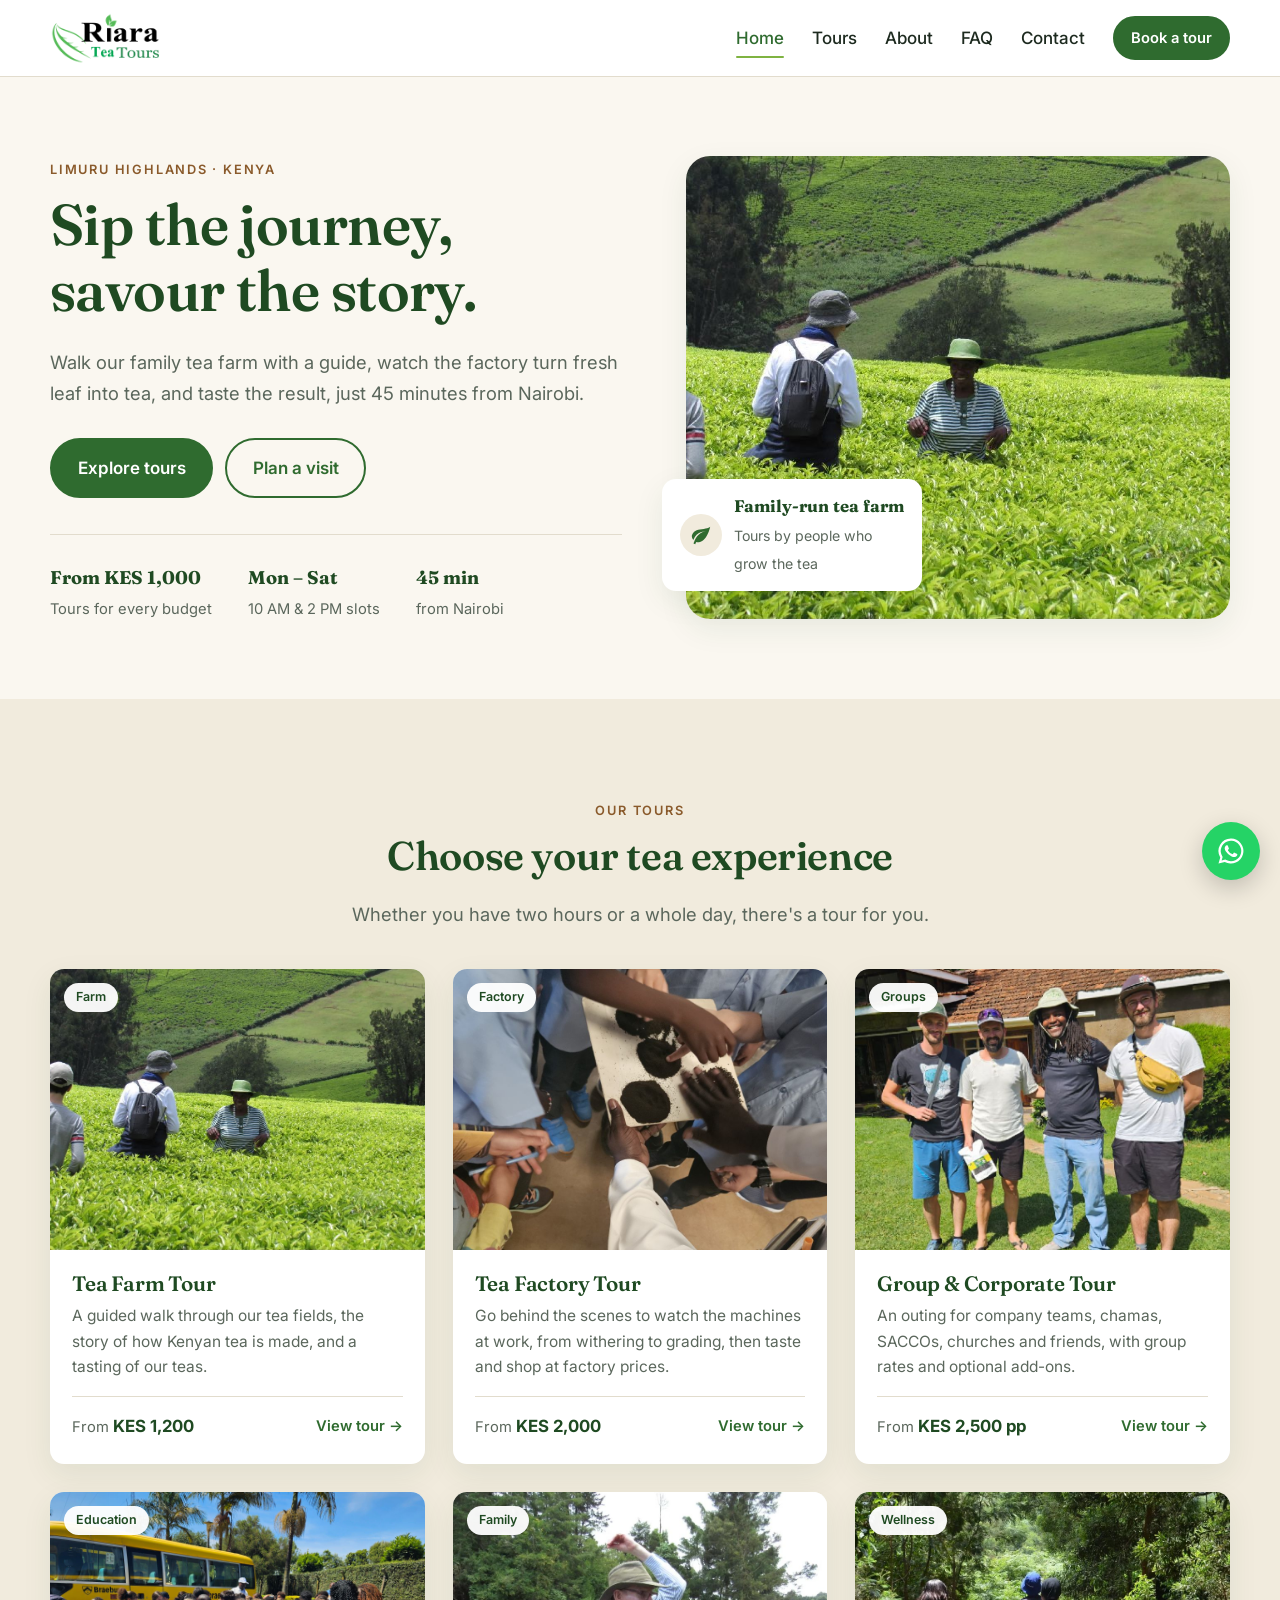
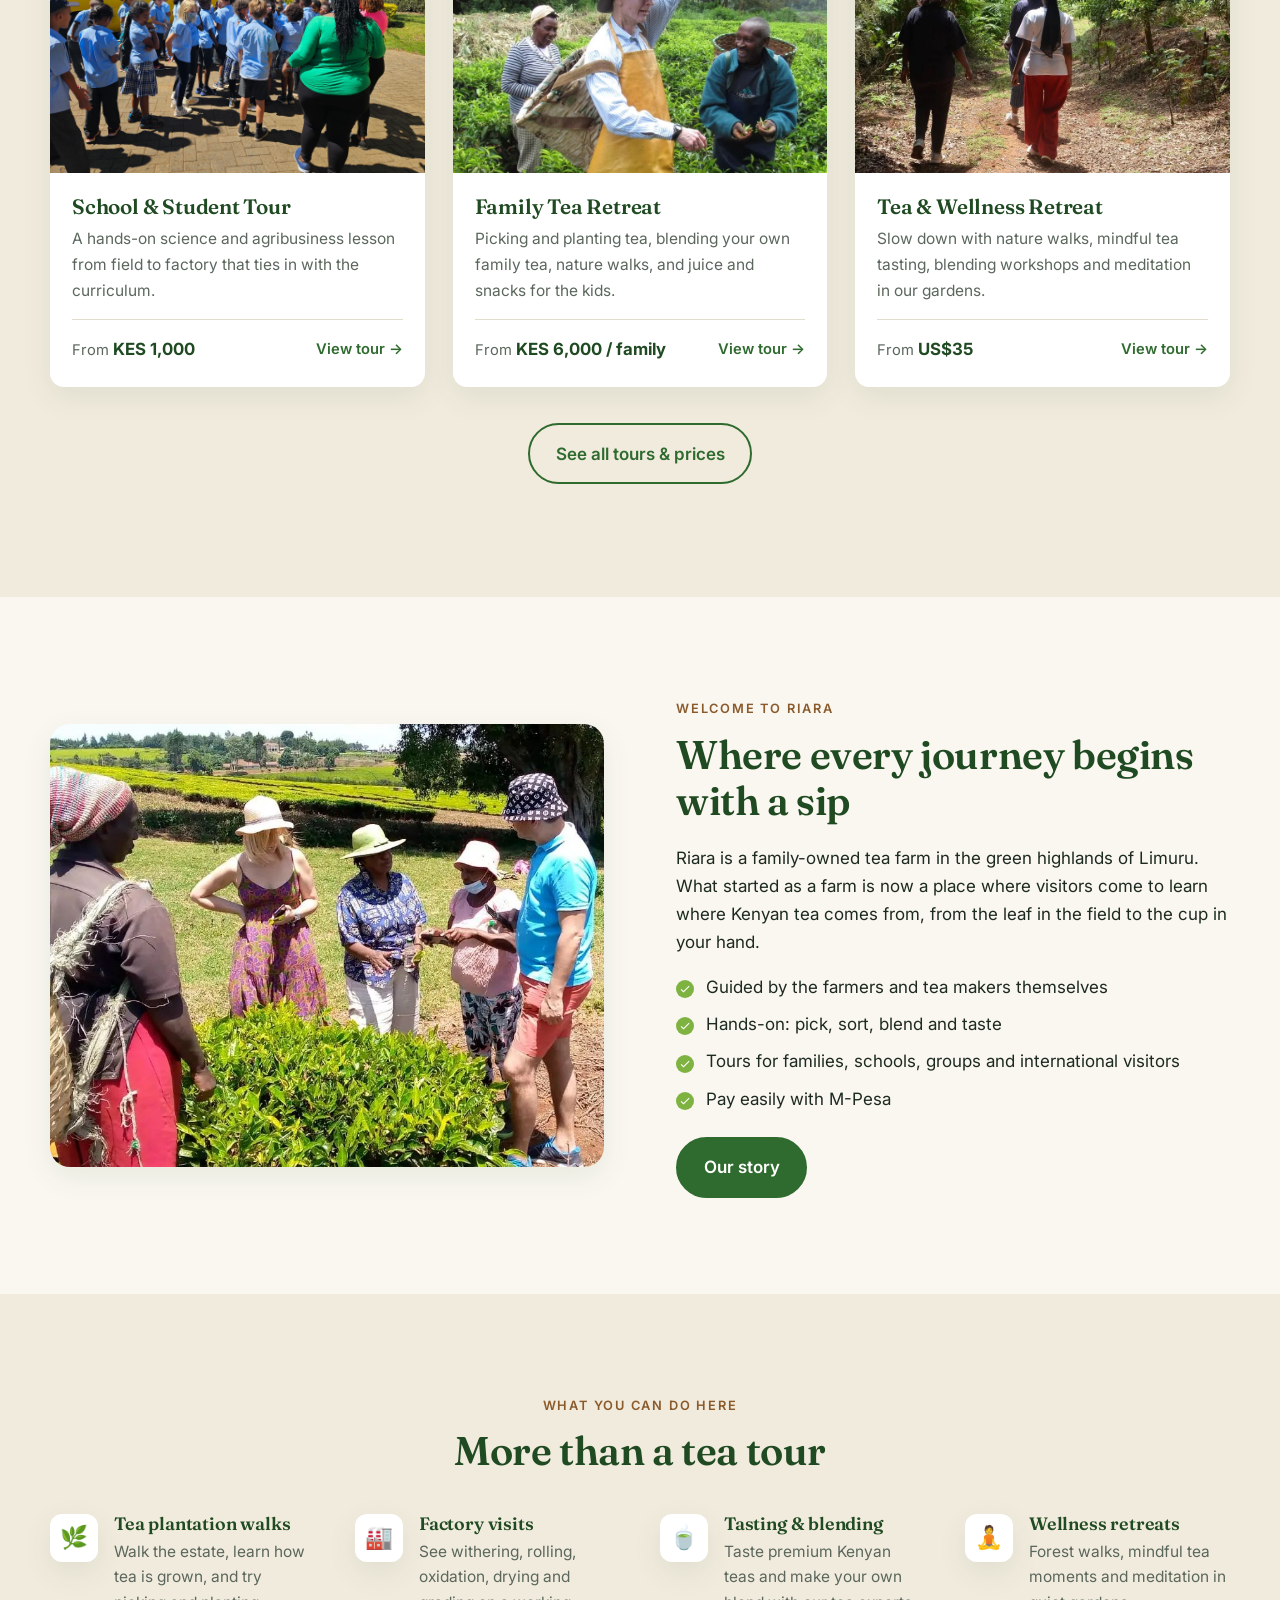
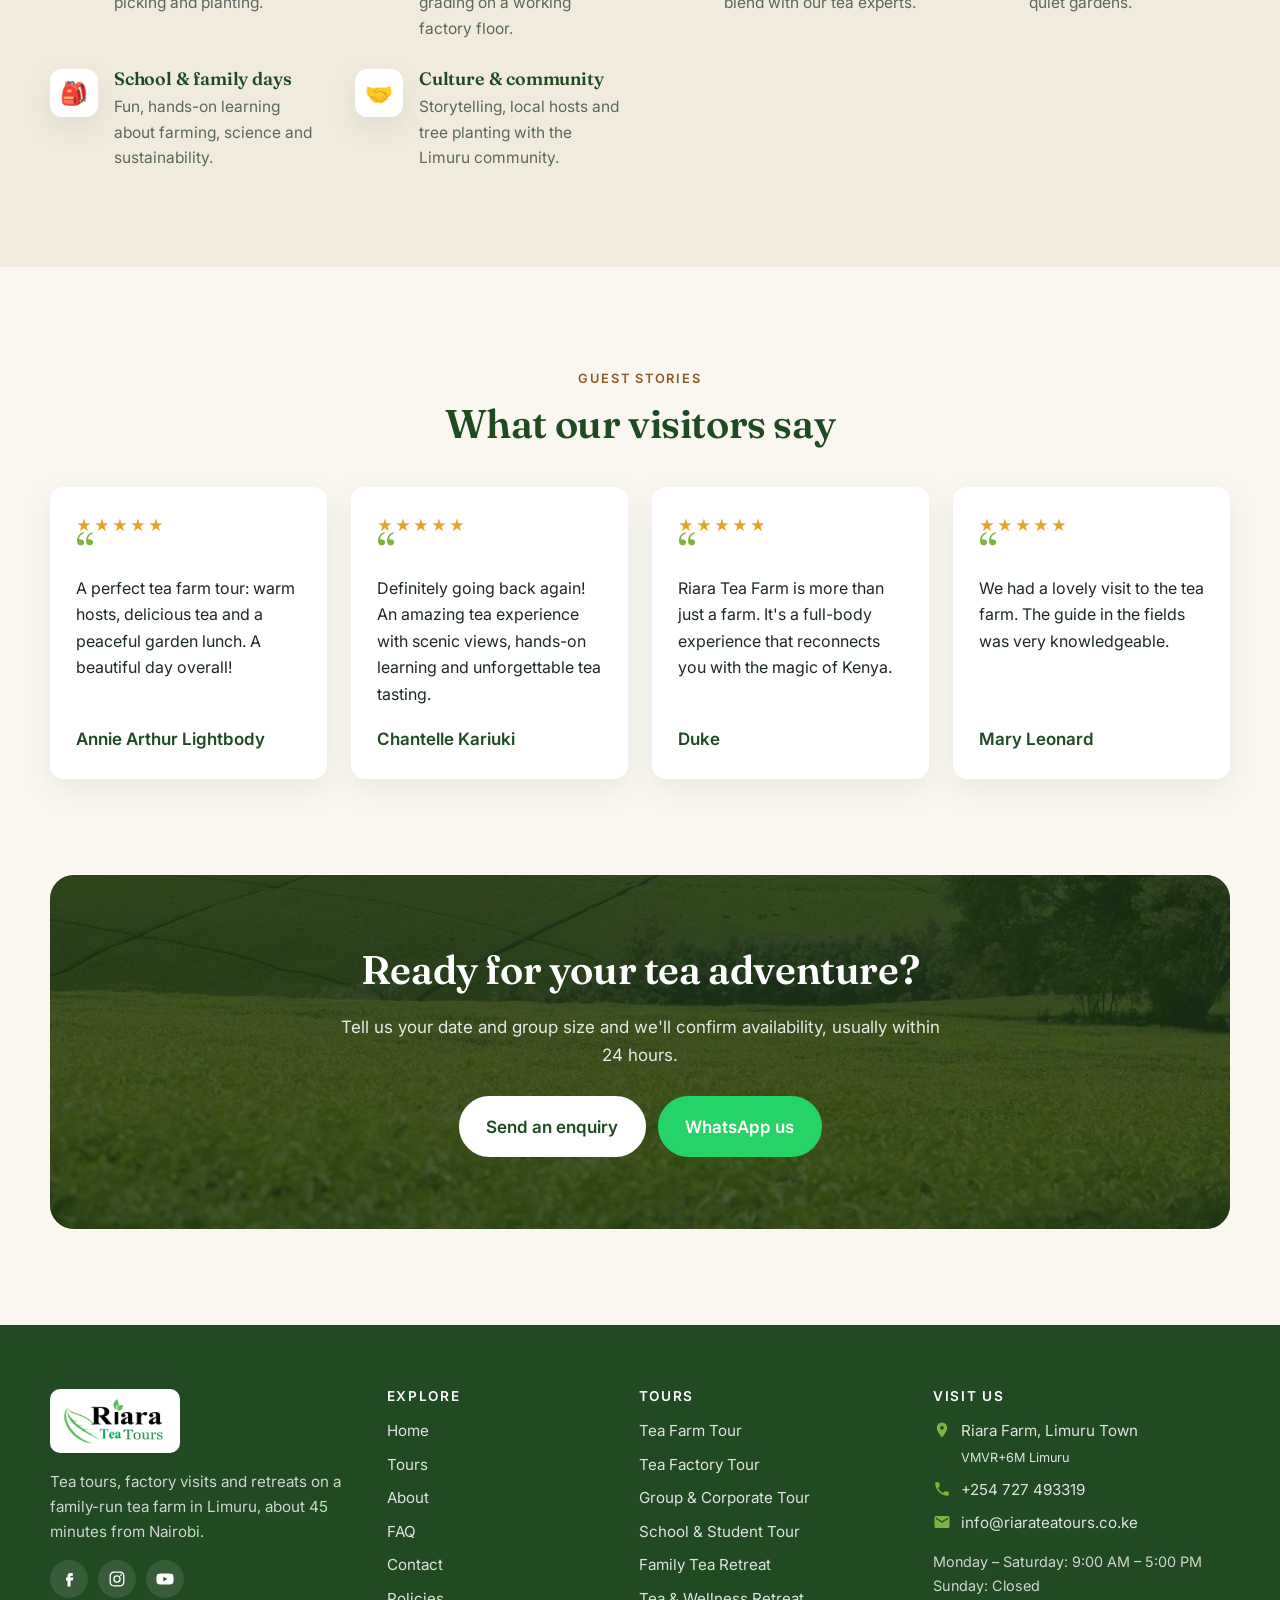
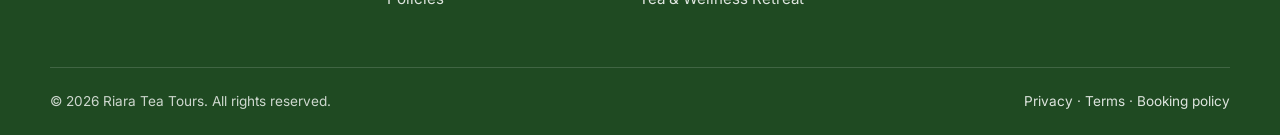
==== index.html @ 11f4a081 "Rebuild Riara Tea Tours as a static site Replaces the hotel-booking template with a tea-tour site: t" ====
<!doctype html>
<html lang="en">
<head>
  <meta charset="utf-8">
  <meta name="viewport" content="width=device-width, initial-scale=1">
  <title>Riara Tea Tours | Tea Farm & Factory Tours in Limuru, Kenya</title>
  <meta name="description" content="Guided tea farm and factory tours, family retreats, school trips and wellness experiences at Riara Farm, Limuru, 45 minutes from Nairobi.">
  <meta property="og:title" content="Riara Tea Tours | Limuru, Kenya">
  <meta property="og:description" content="Walk the tea fields, see the factory at work and taste fresh Kenyan tea.">
  <meta property="og:image" content="assets/img/tea-pickers.jpg">
  <link rel="icon" href="assets/img/favicon.svg" type="image/svg+xml">
  <link rel="preconnect" href="https://fonts.googleapis.com"><link rel="preconnect" href="https://fonts.gstatic.com" crossorigin>
  <link href="https://fonts.googleapis.com/css2?family=Fraunces:opsz,wght@9..144,500;9..144,600&family=Inter:wght@400;500;600&display=swap" rel="stylesheet">
  <link rel="stylesheet" href="assets/css/style.css">
</head>
<body>
<main>

  <section class="hero">
    <div class="wrap hero-grid">
      <div>
        <span class="eyebrow">Limuru Highlands · Kenya</span>
        <h1>Sip the journey, savour the story.</h1>
        <p class="lead">Walk our family tea farm with a guide, watch the factory turn fresh leaf into tea, and taste the result, just 45 minutes from Nairobi.</p>
        <div class="btn-row">
          <a class="btn" href="tours.html">Explore tours</a>
          <a class="btn btn-outline" href="contact.html#book">Plan a visit</a>
        </div>
        <div class="hero-facts">
          <div><strong>From KES 1,000</strong><span>Tours for every budget</span></div>
          <div><strong>Mon – Sat</strong><span>10 AM &amp; 2 PM slots</span></div>
          <div><strong>45 min</strong><span>from Nairobi</span></div>
        </div>
      </div>
      <div class="hero-media">
        <img src="assets/img/tea-pickers.jpg" alt="Visitors walking through rows of tea with a Riara guide" width="900" height="700">
        <div class="float-card">
          <span class="dot"><svg viewBox="0 0 24 24"><path d="M17 8C8 10 5.9 16.2 3.8 21.3l1.9.7 1-2.3c.5.2 1 .3 1.3.3C19 20 22 3 22 3c-1 2-8 2.3-13 3.3S2 11.5 2 13.5s1.8 3.8 1.8 3.8C7 8 17 8 17 8z"/></svg></span>
          <div><strong>Family-run tea farm</strong><small>Tours by people who grow the tea</small></div>
        </div>
      </div>
    </div>
  </section>

  <section class="section alt">
    <div class="wrap">
      <div class="section-head center">
        <span class="eyebrow">Our tours</span>
        <h2>Choose your tea experience</h2>
        <p class="lead">Whether you have two hours or a whole day, there's a tour for you.</p>
      </div>
      <div class="grid grid-3" id="featured-tours"></div>
      <p class="center" style="margin-top:36px"><a class="btn btn-outline" href="tours.html">See all tours &amp; prices</a></p>
    </div>
  </section>

  <section class="section">
    <div class="wrap split">
      <div>
        <img src="assets/img/guests-in-tea-field.jpg" alt="Guests learning from a tea picker in the fields" loading="lazy">
      </div>
      <div>
        <span class="eyebrow">Welcome to Riara</span>
        <h2>Where every journey begins with a sip</h2>
        <p>Riara is a family-owned tea farm in the green highlands of Limuru. What started as a farm is now a place where visitors come to learn where Kenyan tea comes from, from the leaf in the field to the cup in your hand.</p>
        <ul class="checks">
          <li>Guided by the farmers and tea makers themselves</li>
          <li>Hands-on: pick, sort, blend and taste</li>
          <li>Tours for families, schools, groups and international visitors</li>
          <li>Pay easily with M-Pesa</li>
        </ul>
        <a class="btn" href="about.html">Our story</a>
      </div>
    </div>
  </section>

  <section class="section alt">
    <div class="wrap">
      <div class="section-head center">
        <span class="eyebrow">What you can do here</span>
        <h2>More than a tea tour</h2>
      </div>
      <div class="features">
        <div class="feature"><div class="ico">🌿</div><div><h3>Tea plantation walks</h3><p>Walk the estate, learn how tea is grown, and try picking and planting.</p></div></div>
        <div class="feature"><div class="ico">🏭</div><div><h3>Factory visits</h3><p>See withering, rolling, oxidation, drying and grading on a working factory floor.</p></div></div>
        <div class="feature"><div class="ico">🍵</div><div><h3>Tasting &amp; blending</h3><p>Taste premium Kenyan teas and make your own blend with our tea experts.</p></div></div>
        <div class="feature"><div class="ico">🧘</div><div><h3>Wellness retreats</h3><p>Forest walks, mindful tea moments and meditation in quiet gardens.</p></div></div>
        <div class="feature"><div class="ico">🎒</div><div><h3>School &amp; family days</h3><p>Fun, hands-on learning about farming, science and sustainability.</p></div></div>
        <div class="feature"><div class="ico">🤝</div><div><h3>Culture &amp; community</h3><p>Storytelling, local hosts and tree planting with the Limuru community.</p></div></div>
      </div>
    </div>
  </section>

  <section class="section">
    <div class="wrap">
      <div class="section-head center">
        <span class="eyebrow">Guest stories</span>
        <h2>What our visitors say</h2>
      </div>
      <div class="quotes">
        <figure class="quote"><div class="stars">★★★★★</div><blockquote>A perfect tea farm tour: warm hosts, delicious tea and a peaceful garden lunch. A beautiful day overall!</blockquote><figcaption>Annie Arthur Lightbody</figcaption></figure>
        <figure class="quote"><div class="stars">★★★★★</div><blockquote>Definitely going back again! An amazing tea experience with scenic views, hands-on learning and unforgettable tea tasting.</blockquote><figcaption>Chantelle Kariuki</figcaption></figure>
        <figure class="quote"><div class="stars">★★★★★</div><blockquote>Riara Tea Farm is more than just a farm. It's a full-body experience that reconnects you with the magic of Kenya.</blockquote><figcaption>Duke</figcaption></figure>
        <figure class="quote"><div class="stars">★★★★★</div><blockquote>We had a lovely visit to the tea farm. The guide in the fields was very knowledgeable.</blockquote><figcaption>Mary Leonard</figcaption></figure>
      </div>
    </div>
  </section>

  <section class="section" style="padding-top:0">
    <div class="wrap">
      <div class="cta">
        <h2>Ready for your tea adventure?</h2>
        <p>Tell us your date and group size and we'll confirm availability, usually within 24 hours.</p>
        <div class="btn-row">
          <a class="btn btn-light" href="contact.html#book">Send an enquiry</a>
          <a class="btn btn-wa" data-site="whatsapp" href="#" target="_blank" rel="noopener">WhatsApp us</a>
        </div>
      </div>
    </div>
  </section>

</main>
<script src="assets/js/config.js"></script>
<script src="assets/js/tours.js"></script>
<script src="assets/js/layout.js"></script>
<script src="assets/js/tours-render.js"></script>
</body>
</html>
---- assets/css/style.css ----
/* =========================================================
   RIARA TEA TOURS — styles
   Brand colours are defined once here; change them to restyle
   the whole site.
   ========================================================= */
:root {
  --leaf: #2f6b2f;        /* main green */
  --leaf-dark: #1f4a22;
  --leaf-light: #7fb341;  /* logo leaf green */
  --tea: #8a5a2b;         /* brewed tea brown accent */
  --cream: #faf7f0;
  --sand: #f1ebdd;
  --ink: #1d2a1f;
  --muted: #5b675c;
  --line: #e2dccd;
  --white: #fff;
  --radius: 14px;
  --shadow: 0 10px 30px rgba(31, 74, 34, 0.08);
  --serif: "Fraunces", Georgia, serif;
  --sans: "Inter", system-ui, -apple-system, "Segoe UI", sans-serif;
}

*, *::before, *::after { box-sizing: border-box; }
html { scroll-behavior: smooth; }
body { margin: 0; font-family: var(--sans); color: var(--ink); background: var(--cream); line-height: 1.65; font-size: 17px; -webkit-font-smoothing: antialiased; }
img { max-width: 100%; display: block; height: auto; }
a { color: var(--leaf); }
h1, h2, h3, h4 { font-family: var(--serif); font-weight: 600; line-height: 1.15; margin: 0 0 .5em; color: var(--leaf-dark); letter-spacing: -0.01em; }
h1 { font-size: clamp(2.2rem, 5vw, 3.6rem); }
h2 { font-size: clamp(1.7rem, 3.4vw, 2.5rem); }
h3 { font-size: 1.3rem; }
p { margin: 0 0 1em; }
.wrap { width: min(1180px, 100% - 32px); margin-inline: auto; }
.section { padding: clamp(56px, 8vw, 96px) 0; }
.section.alt { background: var(--sand); }
.eyebrow { display: inline-block; font-size: .8rem; font-weight: 600; letter-spacing: .14em; text-transform: uppercase; color: var(--tea); margin-bottom: .75rem; }
.lead { font-size: 1.15rem; color: var(--muted); max-width: 60ch; }
.center { text-align: center; }
.center .lead { margin-inline: auto; }
.section-head { margin-bottom: 40px; }

/* Buttons */
.btn { display: inline-flex; align-items: center; gap: .5em; background: var(--leaf); color: var(--white); text-decoration: none; font-weight: 600; padding: .85em 1.5em; border-radius: 999px; border: 2px solid var(--leaf); cursor: pointer; font: inherit; font-weight: 600; transition: background .2s, transform .2s; }
.btn:hover { background: var(--leaf-dark); border-color: var(--leaf-dark); transform: translateY(-1px); }
.btn-outline { background: transparent; color: var(--leaf); }
.btn-outline:hover { background: var(--leaf); color: var(--white); }
.btn-light { background: var(--white); color: var(--leaf-dark); border-color: var(--white); }
.btn-light:hover { background: var(--sand); border-color: var(--sand); color: var(--leaf-dark); }
.btn-wa { background: #25d366; border-color: #25d366; color: #fff; }
.btn-wa:hover { background: #1da851; border-color: #1da851; }
.btn-sm { padding: .55em 1.1em; font-size: .92rem; }
.btn svg { width: 1.1em; height: 1.1em; fill: currentColor; }
.btn-row { display: flex; flex-wrap: wrap; gap: 12px; }

/* Header */
.announce { background: var(--leaf-dark); color: var(--white); text-align: center; padding: 8px 16px; font-size: .9rem; }
.site-header { position: sticky; top: 0; z-index: 50; background: rgba(255,255,255,.96); backdrop-filter: blur(8px); border-bottom: 1px solid var(--line); }
.header-inner { display: flex; align-items: center; justify-content: space-between; min-height: 76px; }
.brand img { height: 52px; width: auto; }
.site-nav { display: flex; align-items: center; gap: 28px; }
.site-nav a:not(.btn) { color: var(--ink); text-decoration: none; font-weight: 500; position: relative; }
.site-nav a:not(.btn):hover, .site-nav a[aria-current] { color: var(--leaf); }
.site-nav a[aria-current]::after { content: ""; position: absolute; left: 0; right: 0; bottom: -6px; height: 2px; background: var(--leaf-light); border-radius: 2px; }
.nav-toggle { display: none; background: none; border: 0; padding: 10px; cursor: pointer; }
.nav-toggle span { display: block; width: 24px; height: 2px; background: var(--ink); margin: 5px 0; transition: .2s; }
@media (max-width: 860px) {
  .nav-toggle { display: block; }
  .site-nav { position: absolute; top: 100%; left: 0; right: 0; flex-direction: column; align-items: stretch; gap: 0; background: var(--white); border-bottom: 1px solid var(--line); padding: 8px 16px 20px; display: none; box-shadow: var(--shadow); }
  .site-nav.open { display: flex; }
  .site-nav a:not(.btn) { padding: 14px 4px; border-bottom: 1px solid var(--line); }
  .site-nav a[aria-current]::after { display: none; }
  .site-nav .btn { margin-top: 16px; justify-content: center; }
}

/* Hero */
.hero { padding: clamp(40px, 6vw, 80px) 0; }
.hero-grid { display: grid; grid-template-columns: 1.05fr 1fr; gap: clamp(32px, 5vw, 64px); align-items: center; }
.hero h1 { margin-bottom: .4em; }
.hero .lead { margin-bottom: 1.6em; }
.hero-media { position: relative; }
.hero-media img { border-radius: 24px; aspect-ratio: 4/3.4; object-fit: cover; width: 100%; box-shadow: var(--shadow); }
.hero-media .float-card { position: absolute; left: -24px; bottom: 28px; background: var(--white); border-radius: var(--radius); padding: 14px 18px; box-shadow: var(--shadow); display: flex; gap: 12px; align-items: center; max-width: 260px; }
.float-card strong { display: block; font-family: var(--serif); color: var(--leaf-dark); font-size: 1.05rem; }
.float-card small { color: var(--muted); }
.float-card .dot { width: 42px; height: 42px; border-radius: 50%; background: var(--sand); display: grid; place-items: center; flex: none; }
.float-card .dot svg { width: 22px; fill: var(--leaf); }
.hero-facts { display: flex; flex-wrap: wrap; gap: 24px 36px; margin-top: 36px; padding-top: 28px; border-top: 1px solid var(--line); }
.hero-facts div strong { display: block; font-family: var(--serif); font-size: 1.15rem; color: var(--leaf-dark); }
.hero-facts div span { color: var(--muted); font-size: .92rem; }
@media (max-width: 860px) {
  .hero-grid { grid-template-columns: 1fr; }
  .hero-media { order: -1; }
  .hero-media .float-card { left: 12px; bottom: 12px; }
}

/* Page banner (inner pages) */
.page-banner { position: relative; color: var(--white); padding: clamp(64px, 10vw, 120px) 0 clamp(48px, 7vw, 80px); background: var(--leaf-dark) center/cover no-repeat; isolation: isolate; }
.page-banner::before { content: ""; position: absolute; inset: 0; background: linear-gradient(180deg, rgba(20,40,22,.45), rgba(20,40,22,.75)); z-index: -1; }
.page-banner h1 { color: var(--white); margin-bottom: .3em; }
.page-banner p { color: rgba(255,255,255,.88); font-size: 1.1rem; max-width: 60ch; margin: 0; }
.crumbs { font-size: .88rem; margin-bottom: 12px; color: rgba(255,255,255,.8); }
.crumbs a { color: var(--white); }

/* Tour cards */
.grid { display: grid; gap: 28px; }
.grid-3 { grid-template-columns: repeat(auto-fill, minmax(300px, 1fr)); }
.grid-2 { grid-template-columns: repeat(auto-fit, minmax(300px, 1fr)); }
.card { background: var(--white); border-radius: var(--radius); overflow: hidden; box-shadow: var(--shadow); display: flex; flex-direction: column; text-decoration: none; color: inherit; transition: transform .25s, box-shadow .25s; }
a.card:hover { transform: translateY(-4px); box-shadow: 0 18px 40px rgba(31,74,34,.14); }
.card-img { position: relative; aspect-ratio: 4/3; overflow: hidden; }
.card-img img { width: 100%; height: 100%; object-fit: cover; transition: transform .5s; }
a.card:hover .card-img img { transform: scale(1.04); }
.tag { position: absolute; top: 14px; left: 14px; background: rgba(255,255,255,.95); color: var(--leaf-dark); font-size: .78rem; font-weight: 600; padding: 4px 12px; border-radius: 999px; }
.card-body { padding: 22px 22px 24px; display: flex; flex-direction: column; flex: 1; }
.card-body h3 { margin-bottom: .35em; }
.card-body p { color: var(--muted); font-size: .97rem; flex: 1; }
.card-meta { display: flex; justify-content: space-between; align-items: center; padding-top: 16px; border-top: 1px solid var(--line); font-size: .92rem; }
.card-meta .price { color: var(--muted); }
.card-meta .price strong { color: var(--leaf-dark); font-size: 1.05rem; }
.card-meta .more { color: var(--leaf); font-weight: 600; }

/* Experiences list */
.features { display: grid; grid-template-columns: repeat(auto-fit, minmax(260px, 1fr)); gap: 28px 40px; }
.feature { display: flex; gap: 16px; }
.feature .ico { flex: none; width: 48px; height: 48px; border-radius: 12px; background: var(--white); display: grid; place-items: center; box-shadow: var(--shadow); font-size: 1.4rem; }
.feature h3 { font-size: 1.12rem; margin-bottom: .25em; }
.feature p { color: var(--muted); font-size: .97rem; margin: 0; }

/* Split section */
.split { display: grid; grid-template-columns: 1fr 1fr; gap: clamp(32px, 6vw, 72px); align-items: center; }
.split img { border-radius: 20px; box-shadow: var(--shadow); width: 100%; aspect-ratio: 5/4; object-fit: cover; }
.split.reverse > :first-child { order: 2; }
@media (max-width: 860px) { .split { grid-template-columns: 1fr; } .split.reverse > :first-child { order: 0; } }
.checks { list-style: none; padding: 0; margin: 0 0 1.4em; }
.checks li { padding-left: 30px; position: relative; margin-bottom: .55em; }
.checks li::before { content: ""; position: absolute; left: 0; top: .42em; width: 18px; height: 18px; border-radius: 50%; background: var(--leaf-light) url("data:image/svg+xml,%3Csvg xmlns='http://www.w3.org/2000/svg' viewBox='0 0 24 24'%3E%3Cpath fill='white' d='M9 16.2 4.8 12l-1.4 1.4L9 19 21 7l-1.4-1.4z'/%3E%3C/svg%3E") center/12px no-repeat; }

/* Testimonials */
.quotes { display: grid; grid-template-columns: repeat(auto-fit, minmax(250px, 1fr)); gap: 24px; }
.quote { background: var(--white); border-radius: var(--radius); padding: 26px; box-shadow: var(--shadow); margin: 0; display: flex; flex-direction: column; }
.quote blockquote { margin: 0 0 18px; font-size: 1rem; flex: 1; }
.quote blockquote::before { content: "“"; display: block; font-family: var(--serif); font-size: 3rem; line-height: .6; color: var(--leaf-light); margin-bottom: 8px; }
.quote figcaption { font-weight: 600; color: var(--leaf-dark); }
.stars { color: #e0a526; letter-spacing: 2px; font-size: .95rem; }

/* CTA band */
.cta { background: var(--leaf-dark) url("../img/tea-fields.jpg") center/cover; position: relative; isolation: isolate; color: var(--white); border-radius: 24px; padding: clamp(40px, 6vw, 72px); text-align: center; overflow: hidden; }
.cta::before { content: ""; position: absolute; inset: 0; background: rgba(20,45,22,.78); z-index: -1; }
.cta h2 { color: var(--white); }
.cta p { color: rgba(255,255,255,.88); max-width: 55ch; margin: 0 auto 1.6em; }
.cta .btn-row { justify-content: center; }

/* Tour detail */
.tour-layout { display: grid; grid-template-columns: 1fr 380px; gap: 48px; align-items: start; }
@media (max-width: 960px) { .tour-layout { grid-template-columns: 1fr; } }
.tour-hero-img { border-radius: 20px; width: 100%; aspect-ratio: 16/10; object-fit: cover; margin-bottom: 14px; }
.thumbs { display: grid; grid-template-columns: repeat(3, 1fr); gap: 14px; margin-bottom: 40px; }
.thumbs img { border-radius: 12px; aspect-ratio: 4/3; object-fit: cover; width: 100%; }
.facts { display: grid; grid-template-columns: repeat(auto-fit, minmax(180px, 1fr)); gap: 16px; background: var(--white); border-radius: var(--radius); padding: 22px; box-shadow: var(--shadow); margin-bottom: 36px; }
.facts dt { font-size: .8rem; text-transform: uppercase; letter-spacing: .1em; color: var(--muted); }
.facts dd { margin: 0; font-weight: 600; color: var(--leaf-dark); }
.tour-content h2 { font-size: 1.6rem; margin-top: 1.6em; }
.tour-content h2:first-child { margin-top: 0; }
.price-table { width: 100%; border-collapse: collapse; background: var(--white); border-radius: var(--radius); overflow: hidden; box-shadow: var(--shadow); margin-bottom: 1em; }
.price-table td { padding: 14px 18px; border-bottom: 1px solid var(--line); }
.price-table tr:last-child td { border-bottom: 0; }
.price-table td:last-child { text-align: right; font-weight: 600; color: var(--leaf-dark); white-space: nowrap; }
.notes { background: #fff8e8; border-left: 4px solid #e0a526; padding: 16px 20px; border-radius: 0 10px 10px 0; color: #5a4a2a; }
.notes ul { margin: 0; padding-left: 1.1em; }
.sticky { position: sticky; top: 100px; }

/* Forms */
.panel { background: var(--white); border-radius: 18px; padding: 28px; box-shadow: var(--shadow); }
.panel h3 { margin-bottom: .2em; }
.panel > p { color: var(--muted); font-size: .95rem; }
.form { display: grid; gap: 14px; }
.form-row { display: grid; grid-template-columns: 1fr 1fr; gap: 14px; }
@media (max-width: 520px) { .form-row { grid-template-columns: 1fr; } }
.form label { display: grid; gap: 6px; font-size: .88rem; font-weight: 600; color: var(--leaf-dark); }
.form input, .form select, .form textarea { font: inherit; font-size: 1rem; font-weight: 400; padding: 12px 14px; border: 1.5px solid var(--line); border-radius: 10px; background: var(--cream); color: var(--ink); width: 100%; }
.form input:focus, .form select:focus, .form textarea:focus { outline: none; border-color: var(--leaf-light); background: var(--white); }
.form textarea { min-height: 110px; resize: vertical; }
.form .btn { justify-content: center; width: 100%; }
.form-alt { text-align: center; font-size: .9rem; color: var(--muted); margin: 0; }
.form-alt button { background: none; border: 0; color: var(--leaf); font: inherit; font-weight: 600; text-decoration: underline; cursor: pointer; padding: 0; }

/* Contact */
.contact-cards { display: grid; gap: 16px; }
.contact-card { display: flex; gap: 16px; align-items: flex-start; background: var(--white); border-radius: var(--radius); padding: 20px; box-shadow: var(--shadow); }
.contact-card .ico { width: 44px; height: 44px; border-radius: 50%; background: var(--sand); display: grid; place-items: center; flex: none; }
.contact-card .ico svg { width: 20px; fill: var(--leaf); }
.contact-card h3 { font-size: 1.05rem; margin: 0 0 2px; }
.contact-card p, .contact-card a { margin: 0; color: var(--muted); text-decoration: none; }
.contact-card a:hover { color: var(--leaf); }
.map { border: 0; width: 100%; height: 360px; border-radius: 18px; box-shadow: var(--shadow); }

/* FAQ */
.faq { max-width: 820px; margin-inline: auto; }
.faq details { background: var(--white); border-radius: var(--radius); margin-bottom: 12px; box-shadow: var(--shadow); }
.faq summary { cursor: pointer; padding: 20px 56px 20px 24px; font-weight: 600; color: var(--leaf-dark); list-style: none; position: relative; }
.faq summary::-webkit-details-marker { display: none; }
.faq summary::after { content: "+"; position: absolute; right: 24px; top: 50%; transform: translateY(-50%); font-size: 1.5rem; color: var(--leaf-light); transition: transform .2s; }
.faq details[open] summary::after { transform: translateY(-50%) rotate(45deg); }
.faq details > div { padding: 0 24px 20px; color: var(--muted); }

/* Values */
.values { display: grid; grid-template-columns: repeat(auto-fit, minmax(170px, 1fr)); gap: 16px; }
.value { background: var(--white); border-radius: var(--radius); padding: 22px; text-align: center; box-shadow: var(--shadow); }
.value .ico { font-size: 1.8rem; margin-bottom: 6px; }
.value h3 { font-size: 1.1rem; margin: 0 0 4px; }
.value p { font-size: .9rem; color: var(--muted); margin: 0; }
.video { position: relative; aspect-ratio: 16/9; border-radius: 18px; overflow: hidden; box-shadow: var(--shadow); }
.video iframe { position: absolute; inset: 0; width: 100%; height: 100%; border: 0; }

/* Policies */
.prose { max-width: 760px; margin-inline: auto; }
.prose h2 { margin-top: 1.8em; padding-top: .5em; scroll-margin-top: 100px; }
.prose h3 { font-family: var(--sans); font-size: 1.05rem; margin-top: 1.4em; }
.policy-nav { display: flex; flex-wrap: wrap; gap: 10px; justify-content: center; margin-bottom: 20px; }

/* Footer */
.site-footer { background: var(--leaf-dark); color: rgba(255,255,255,.78); padding: 64px 0 0; margin-top: 0; font-size: .95rem; }
.footer-grid { display: grid; grid-template-columns: 1.4fr 1fr 1.2fr 1.4fr; gap: 40px; }
@media (max-width: 860px) { .footer-grid { grid-template-columns: 1fr 1fr; } }
@media (max-width: 520px) { .footer-grid { grid-template-columns: 1fr; } }
.site-footer h3 { color: var(--white); font-family: var(--sans); font-size: .85rem; text-transform: uppercase; letter-spacing: .12em; margin-bottom: 1em; }
.site-footer ul { list-style: none; padding: 0; margin: 0; }
.site-footer li { margin-bottom: .55em; }
.site-footer a { color: rgba(255,255,255,.85); text-decoration: none; }
.site-footer a:hover { color: var(--white); text-decoration: underline; }
.footer-logo { background: var(--white); border-radius: 10px; padding: 8px 12px; height: 64px; width: auto; margin-bottom: 16px; }
.contact-list li { display: flex; gap: 10px; align-items: flex-start; }
.contact-list svg { width: 18px; flex: none; fill: var(--leaf-light); margin-top: 3px; }
.hours { margin-top: 1em; font-size: .9rem; }
.social { display: flex; gap: 10px; }
.social a { width: 38px; height: 38px; border-radius: 50%; background: rgba(255,255,255,.1); display: grid; place-items: center; }
.social a:hover { background: var(--leaf-light); }
.social svg { width: 18px; fill: var(--white); }
.footer-bottom { display: flex; flex-wrap: wrap; gap: 8px 24px; justify-content: space-between; border-top: 1px solid rgba(255,255,255,.15); margin-top: 48px; padding: 22px 0; font-size: .85rem; }

/* WhatsApp floating button */
.wa-float { position: fixed; right: 20px; bottom: 20px; width: 58px; height: 58px; border-radius: 50%; background: #25d366; display: grid; place-items: center; box-shadow: 0 8px 24px rgba(0,0,0,.2); z-index: 60; transition: transform .2s; }
.wa-float:hover { transform: scale(1.08); }
.wa-float svg { width: 30px; fill: #fff; }

.empty { text-align: center; padding: 80px 0; }
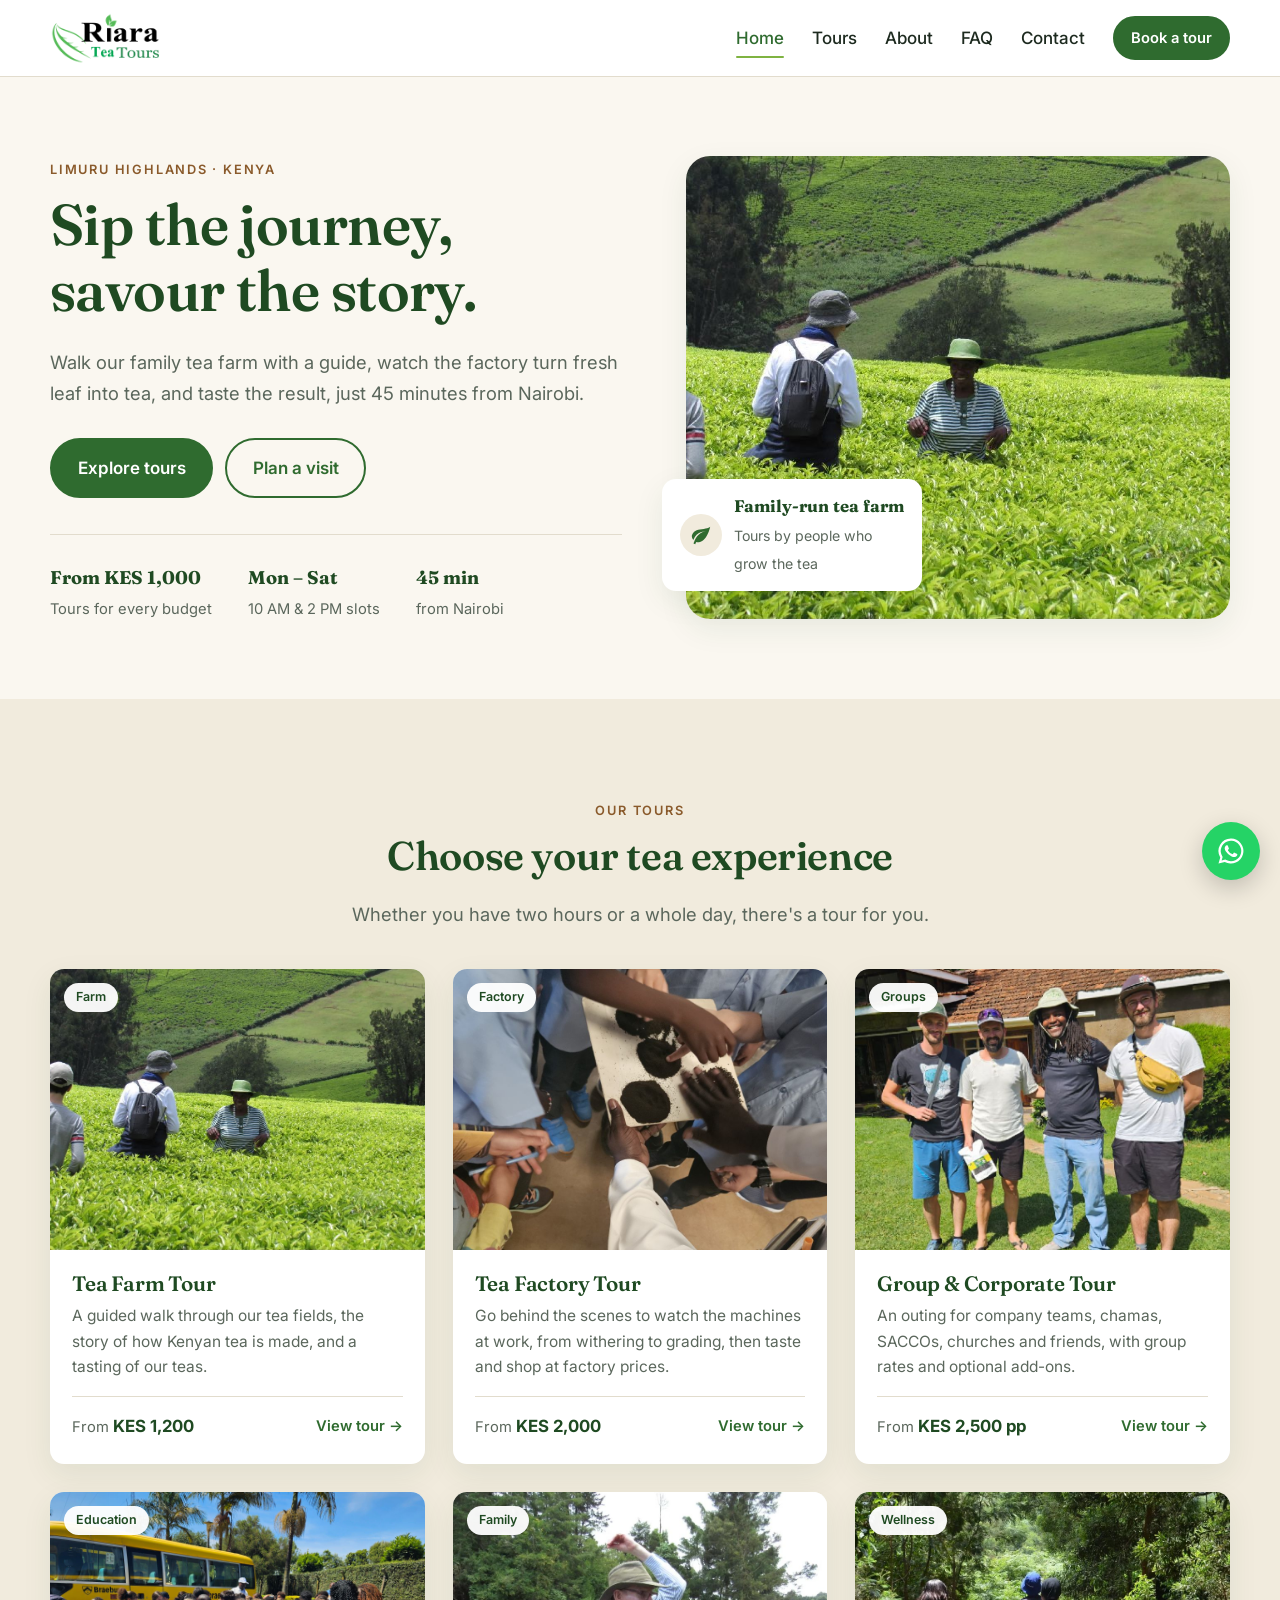
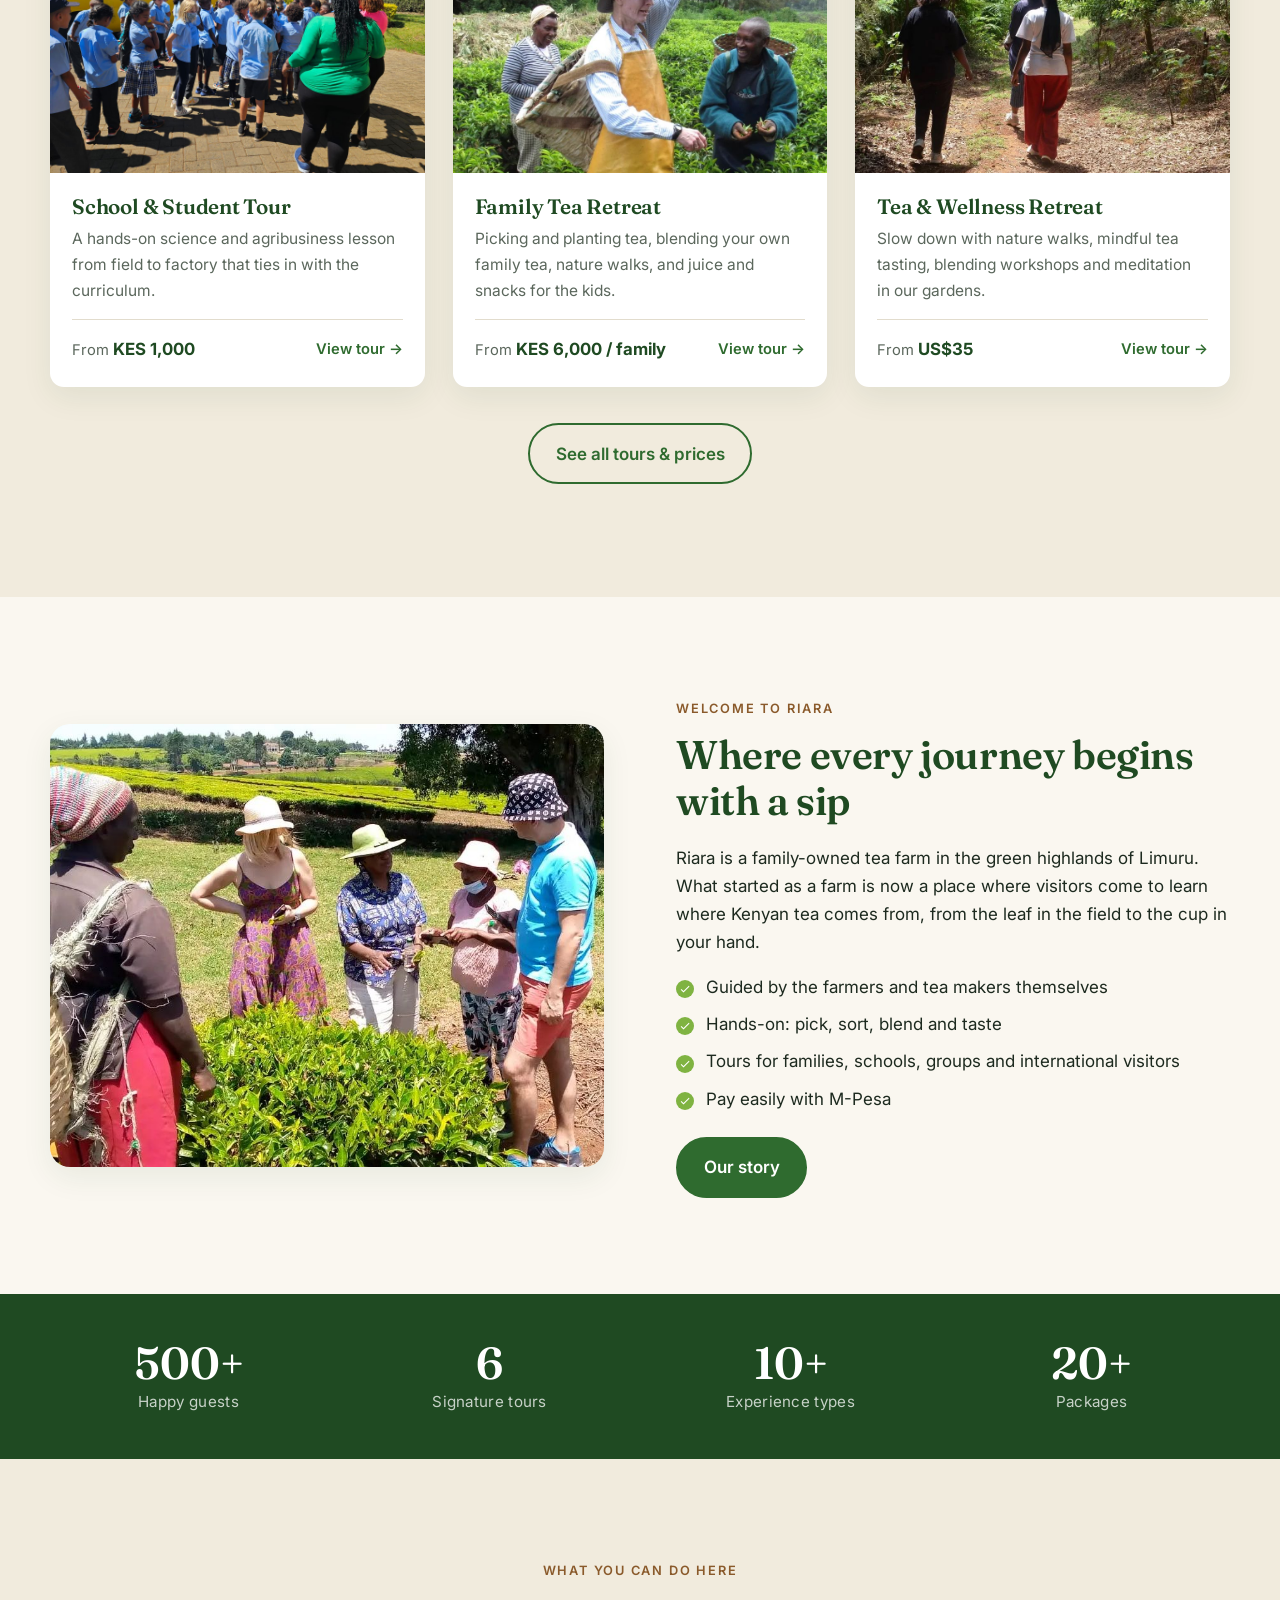
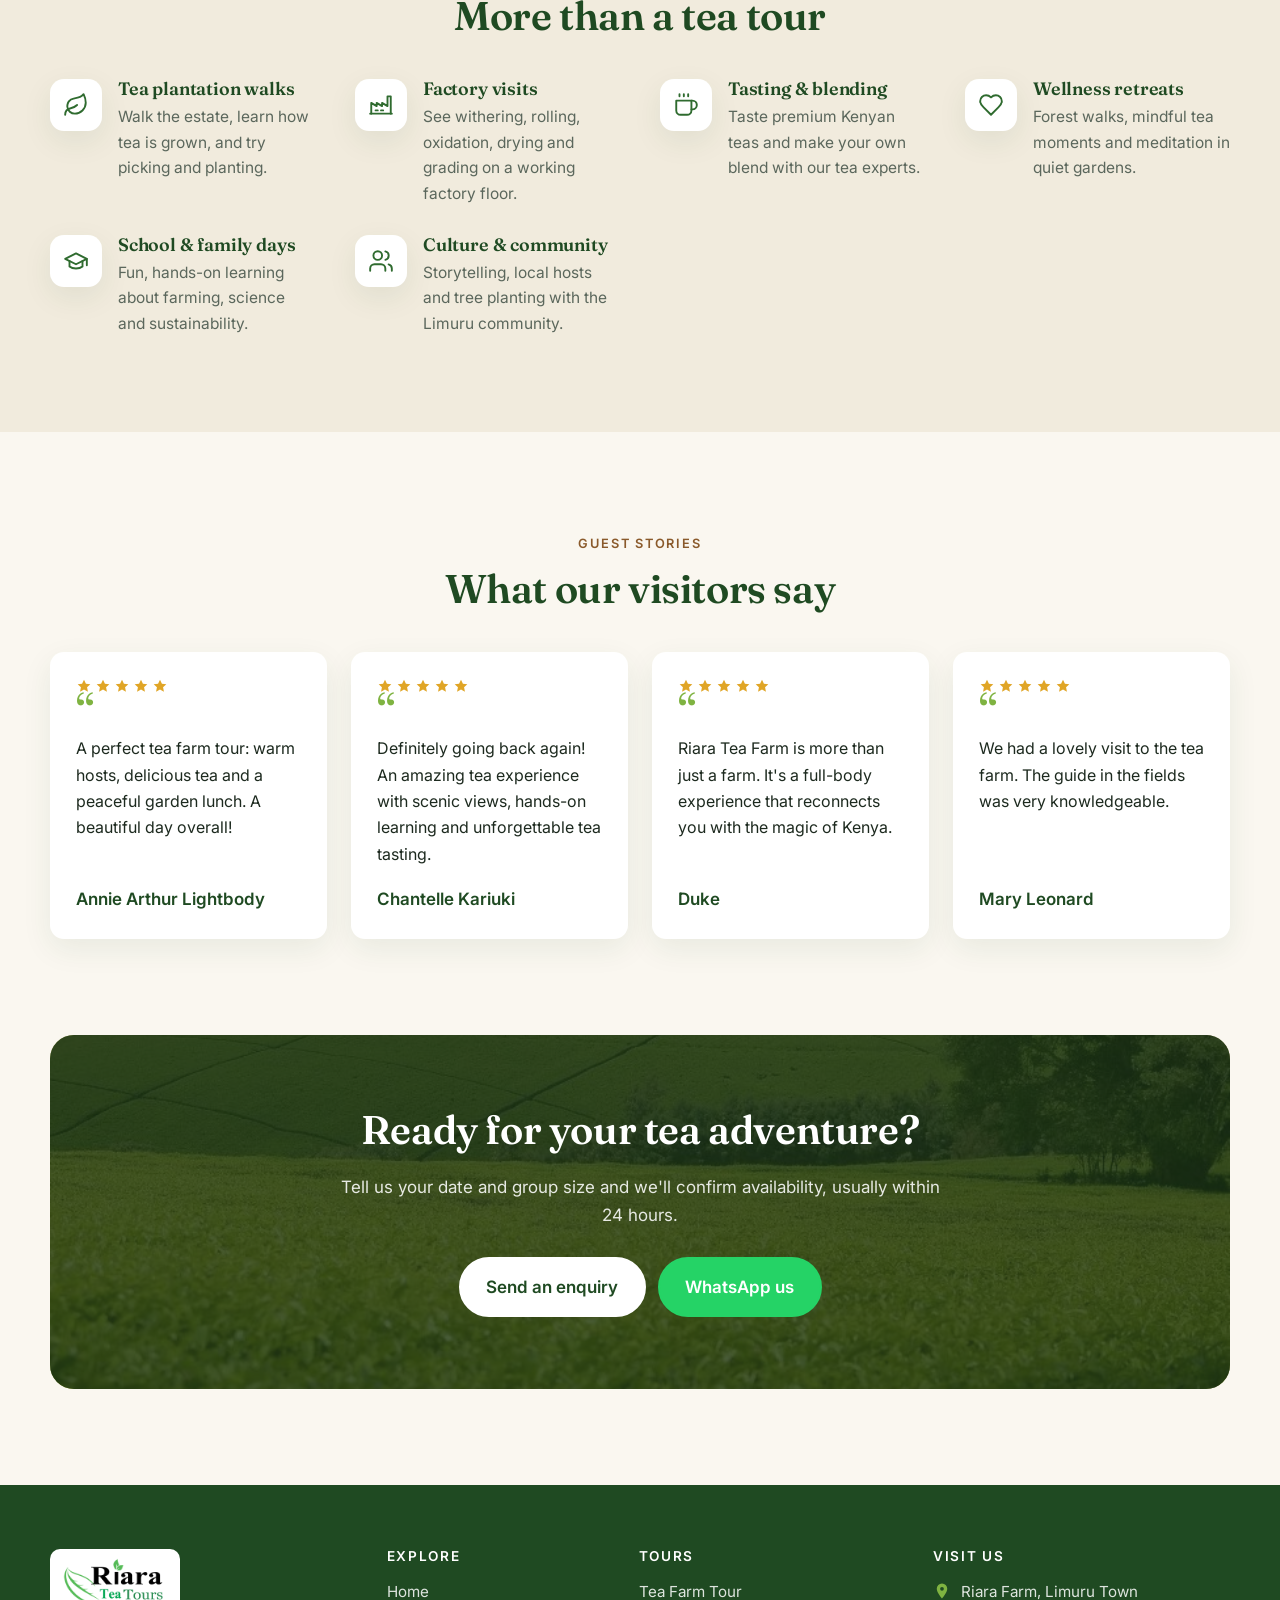
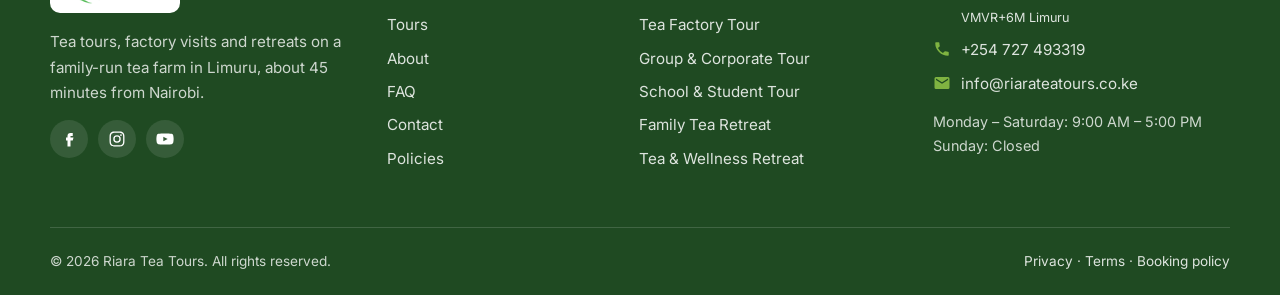
==== commit 8381f47a: "Replace emojis with SVG line icons; add stats band Co-Authored-By: Claude Opus 5.5 <noreply@anthropi" ====
--- a/index.html
+++ b/index.html
@@ -74,6 +74,10 @@
     </div>
   </section>
 
+  <section class="stats-band">
+    <div class="wrap stats" data-stats></div>
+  </section>
+
   <section class="section alt">
     <div class="wrap">
       <div class="section-head center">
@@ -81,12 +85,12 @@
         <h2>More than a tea tour</h2>
       </div>
       <div class="features">
-        <div class="feature"><div class="ico">🌿</div><div><h3>Tea plantation walks</h3><p>Walk the estate, learn how tea is grown, and try picking and planting.</p></div></div>
-        <div class="feature"><div class="ico">🏭</div><div><h3>Factory visits</h3><p>See withering, rolling, oxidation, drying and grading on a working factory floor.</p></div></div>
-        <div class="feature"><div class="ico">🍵</div><div><h3>Tasting &amp; blending</h3><p>Taste premium Kenyan teas and make your own blend with our tea experts.</p></div></div>
-        <div class="feature"><div class="ico">🧘</div><div><h3>Wellness retreats</h3><p>Forest walks, mindful tea moments and meditation in quiet gardens.</p></div></div>
-        <div class="feature"><div class="ico">🎒</div><div><h3>School &amp; family days</h3><p>Fun, hands-on learning about farming, science and sustainability.</p></div></div>
-        <div class="feature"><div class="ico">🤝</div><div><h3>Culture &amp; community</h3><p>Storytelling, local hosts and tree planting with the Limuru community.</p></div></div>
+        <div class="feature"><div class="ico" data-icon="leaf"></div><div><h3>Tea plantation walks</h3><p>Walk the estate, learn how tea is grown, and try picking and planting.</p></div></div>
+        <div class="feature"><div class="ico" data-icon="factory"></div><div><h3>Factory visits</h3><p>See withering, rolling, oxidation, drying and grading on a working factory floor.</p></div></div>
+        <div class="feature"><div class="ico" data-icon="cup"></div><div><h3>Tasting &amp; blending</h3><p>Taste premium Kenyan teas and make your own blend with our tea experts.</p></div></div>
+        <div class="feature"><div class="ico" data-icon="heart"></div><div><h3>Wellness retreats</h3><p>Forest walks, mindful tea moments and meditation in quiet gardens.</p></div></div>
+        <div class="feature"><div class="ico" data-icon="cap"></div><div><h3>School &amp; family days</h3><p>Fun, hands-on learning about farming, science and sustainability.</p></div></div>
+        <div class="feature"><div class="ico" data-icon="users"></div><div><h3>Culture &amp; community</h3><p>Storytelling, local hosts and tree planting with the Limuru community.</p></div></div>
       </div>
     </div>
   </section>
@@ -98,10 +102,10 @@
         <h2>What our visitors say</h2>
       </div>
       <div class="quotes">
-        <figure class="quote"><div class="stars">★★★★★</div><blockquote>A perfect tea farm tour: warm hosts, delicious tea and a peaceful garden lunch. A beautiful day overall!</blockquote><figcaption>Annie Arthur Lightbody</figcaption></figure>
-        <figure class="quote"><div class="stars">★★★★★</div><blockquote>Definitely going back again! An amazing tea experience with scenic views, hands-on learning and unforgettable tea tasting.</blockquote><figcaption>Chantelle Kariuki</figcaption></figure>
-        <figure class="quote"><div class="stars">★★★★★</div><blockquote>Riara Tea Farm is more than just a farm. It's a full-body experience that reconnects you with the magic of Kenya.</blockquote><figcaption>Duke</figcaption></figure>
-        <figure class="quote"><div class="stars">★★★★★</div><blockquote>We had a lovely visit to the tea farm. The guide in the fields was very knowledgeable.</blockquote><figcaption>Mary Leonard</figcaption></figure>
+        <figure class="quote"><div class="stars" data-icon="stars" role="img" aria-label="5 out of 5 stars"></div><blockquote>A perfect tea farm tour: warm hosts, delicious tea and a peaceful garden lunch. A beautiful day overall!</blockquote><figcaption>Annie Arthur Lightbody</figcaption></figure>
+        <figure class="quote"><div class="stars" data-icon="stars" role="img" aria-label="5 out of 5 stars"></div><blockquote>Definitely going back again! An amazing tea experience with scenic views, hands-on learning and unforgettable tea tasting.</blockquote><figcaption>Chantelle Kariuki</figcaption></figure>
+        <figure class="quote"><div class="stars" data-icon="stars" role="img" aria-label="5 out of 5 stars"></div><blockquote>Riara Tea Farm is more than just a farm. It's a full-body experience that reconnects you with the magic of Kenya.</blockquote><figcaption>Duke</figcaption></figure>
+        <figure class="quote"><div class="stars" data-icon="stars" role="img" aria-label="5 out of 5 stars"></div><blockquote>We had a lovely visit to the tea farm. The guide in the fields was very knowledgeable.</blockquote><figcaption>Mary Leonard</figcaption></figure>
       </div>
     </div>
   </section>
--- a/assets/css/style.css
+++ b/assets/css/style.css
@@ -52,6 +52,9 @@
 .btn svg { width: 1.1em; height: 1.1em; fill: currentColor; }
 .btn-row { display: flex; flex-wrap: wrap; gap: 12px; }
 
+/* Outline icons */
+svg.i-line { fill: none !important; stroke: currentColor; stroke-width: 1.75; stroke-linecap: round; stroke-linejoin: round; }
+
 /* Header */
 .announce { background: var(--leaf-dark); color: var(--white); text-align: center; padding: 8px 16px; font-size: .9rem; }
 .site-header { position: sticky; top: 0; z-index: 50; background: rgba(255,255,255,.96); backdrop-filter: blur(8px); border-bottom: 1px solid var(--line); }
@@ -101,6 +104,12 @@
 .crumbs { font-size: .88rem; margin-bottom: 12px; color: rgba(255,255,255,.8); }
 .crumbs a { color: var(--white); }
 
+/* Stats band */
+.stats-band { background: var(--leaf-dark); color: var(--white); padding: 44px 0; }
+.stats { display: grid; grid-template-columns: repeat(auto-fit, minmax(160px, 1fr)); gap: 24px; text-align: center; }
+.stat strong { display: block; font-family: var(--serif); font-size: clamp(2rem, 4vw, 2.8rem); font-weight: 600; line-height: 1.1; color: var(--white); }
+.stat span { color: rgba(255,255,255,.75); font-size: .95rem; letter-spacing: .02em; }
+
 /* Tour cards */
 .grid { display: grid; gap: 28px; }
 .grid-3 { grid-template-columns: repeat(auto-fill, minmax(300px, 1fr)); }
@@ -122,7 +131,8 @@
 /* Experiences list */
 .features { display: grid; grid-template-columns: repeat(auto-fit, minmax(260px, 1fr)); gap: 28px 40px; }
 .feature { display: flex; gap: 16px; }
-.feature .ico { flex: none; width: 48px; height: 48px; border-radius: 12px; background: var(--white); display: grid; place-items: center; box-shadow: var(--shadow); font-size: 1.4rem; }
+.feature .ico { flex: none; width: 52px; height: 52px; border-radius: 14px; background: var(--white); color: var(--leaf); display: grid; place-items: center; box-shadow: var(--shadow); }
+.feature .ico svg { width: 26px; height: 26px; }
 .feature h3 { font-size: 1.12rem; margin-bottom: .25em; }
 .feature p { color: var(--muted); font-size: .97rem; margin: 0; }
 
@@ -141,7 +151,8 @@
 .quote blockquote { margin: 0 0 18px; font-size: 1rem; flex: 1; }
 .quote blockquote::before { content: "“"; display: block; font-family: var(--serif); font-size: 3rem; line-height: .6; color: var(--leaf-light); margin-bottom: 8px; }
 .quote figcaption { font-weight: 600; color: var(--leaf-dark); }
-.stars { color: #e0a526; letter-spacing: 2px; font-size: .95rem; }
+.stars { display: flex; gap: 3px; margin-bottom: 4px; }
+.stars svg { width: 16px; height: 16px; fill: #e0a526; }
 
 /* CTA band */
 .cta { background: var(--leaf-dark) url("../img/tea-fields.jpg") center/cover; position: relative; isolation: isolate; color: var(--white); border-radius: 24px; padding: clamp(40px, 6vw, 72px); text-align: center; overflow: hidden; }
@@ -188,7 +199,8 @@
 .contact-cards { display: grid; gap: 16px; }
 .contact-card { display: flex; gap: 16px; align-items: flex-start; background: var(--white); border-radius: var(--radius); padding: 20px; box-shadow: var(--shadow); }
 .contact-card .ico { width: 44px; height: 44px; border-radius: 50%; background: var(--sand); display: grid; place-items: center; flex: none; }
-.contact-card .ico svg { width: 20px; fill: var(--leaf); }
+.contact-card .ico { color: var(--leaf); }
+.contact-card .ico svg { width: 20px; height: 20px; fill: var(--leaf); }
 .contact-card h3 { font-size: 1.05rem; margin: 0 0 2px; }
 .contact-card p, .contact-card a { margin: 0; color: var(--muted); text-decoration: none; }
 .contact-card a:hover { color: var(--leaf); }
@@ -206,7 +218,8 @@
 /* Values */
 .values { display: grid; grid-template-columns: repeat(auto-fit, minmax(170px, 1fr)); gap: 16px; }
 .value { background: var(--white); border-radius: var(--radius); padding: 22px; text-align: center; box-shadow: var(--shadow); }
-.value .ico { font-size: 1.8rem; margin-bottom: 6px; }
+.value .ico { width: 56px; height: 56px; margin: 0 auto 12px; border-radius: 50%; background: var(--sand); color: var(--leaf); display: grid; place-items: center; }
+.value .ico svg { width: 26px; height: 26px; }
 .value h3 { font-size: 1.1rem; margin: 0 0 4px; }
 .value p { font-size: .9rem; color: var(--muted); margin: 0; }
 .video { position: relative; aspect-ratio: 16/9; border-radius: 18px; overflow: hidden; box-shadow: var(--shadow); }
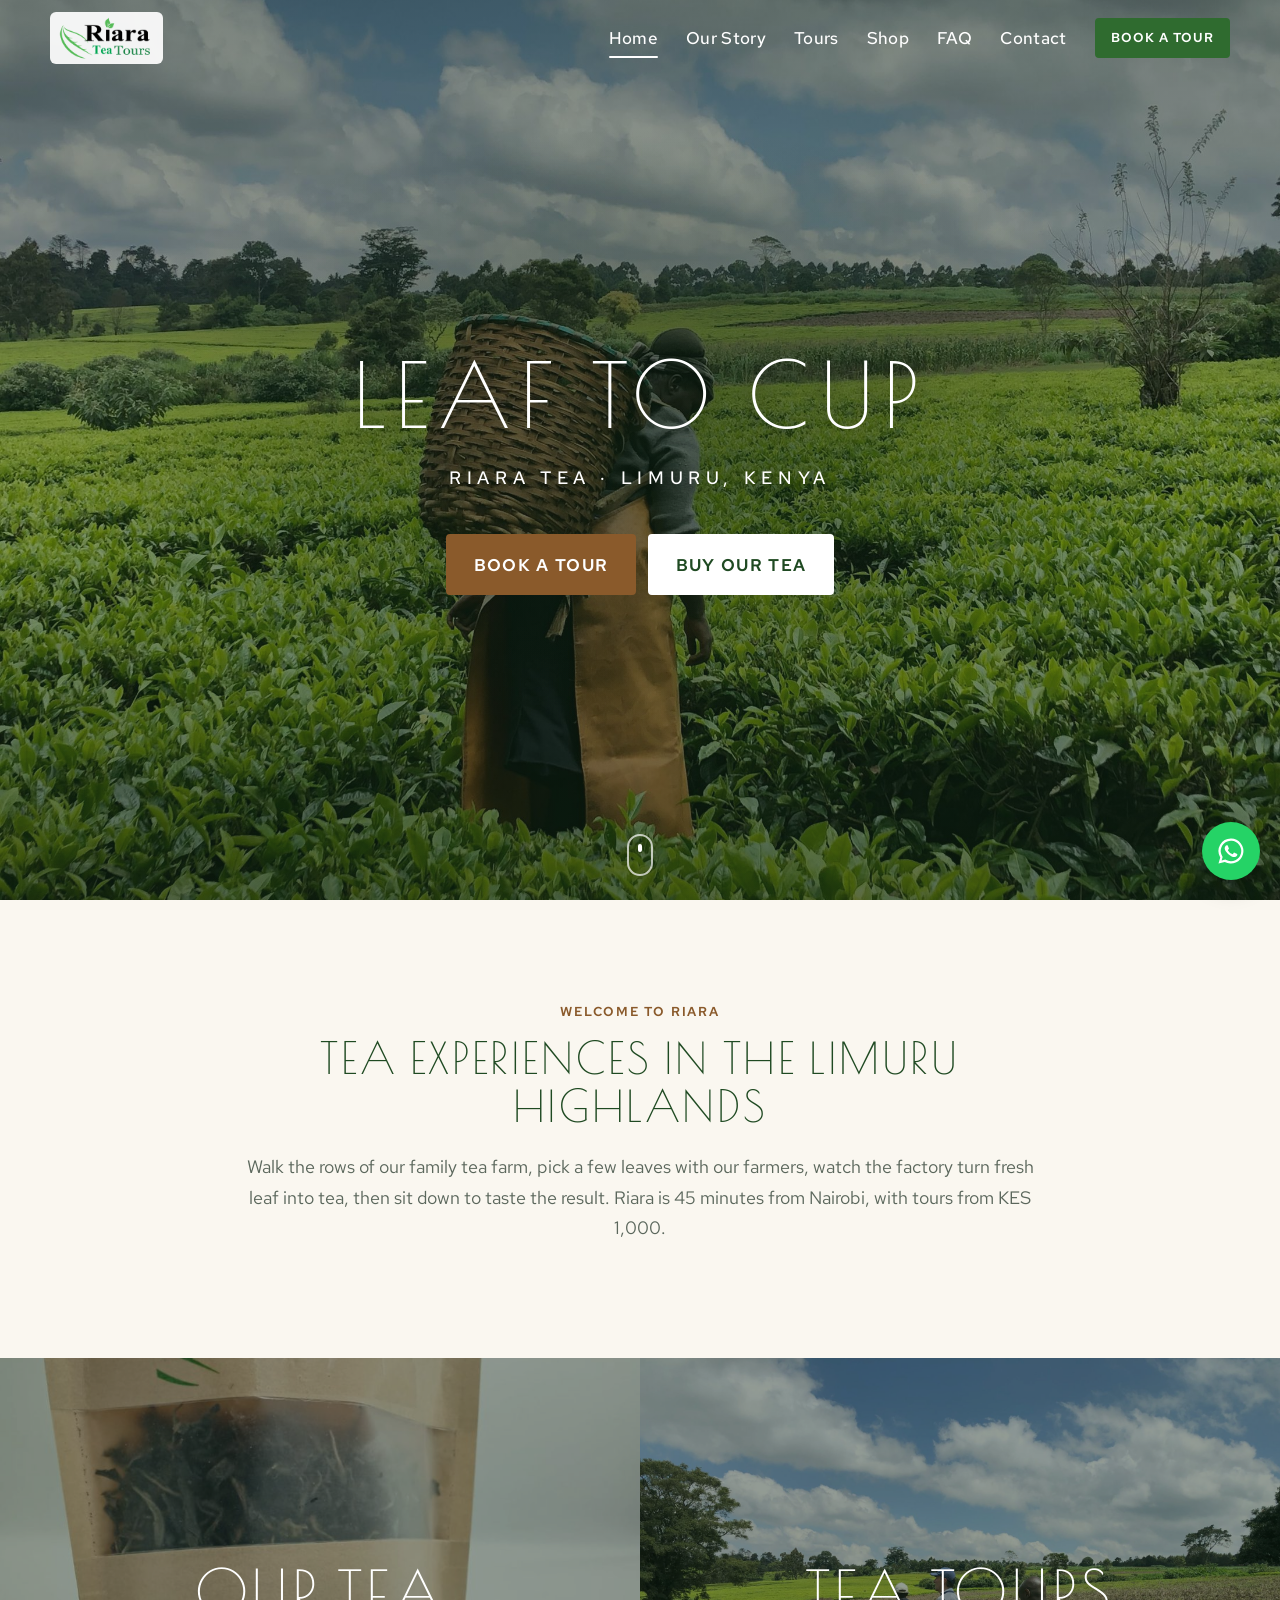
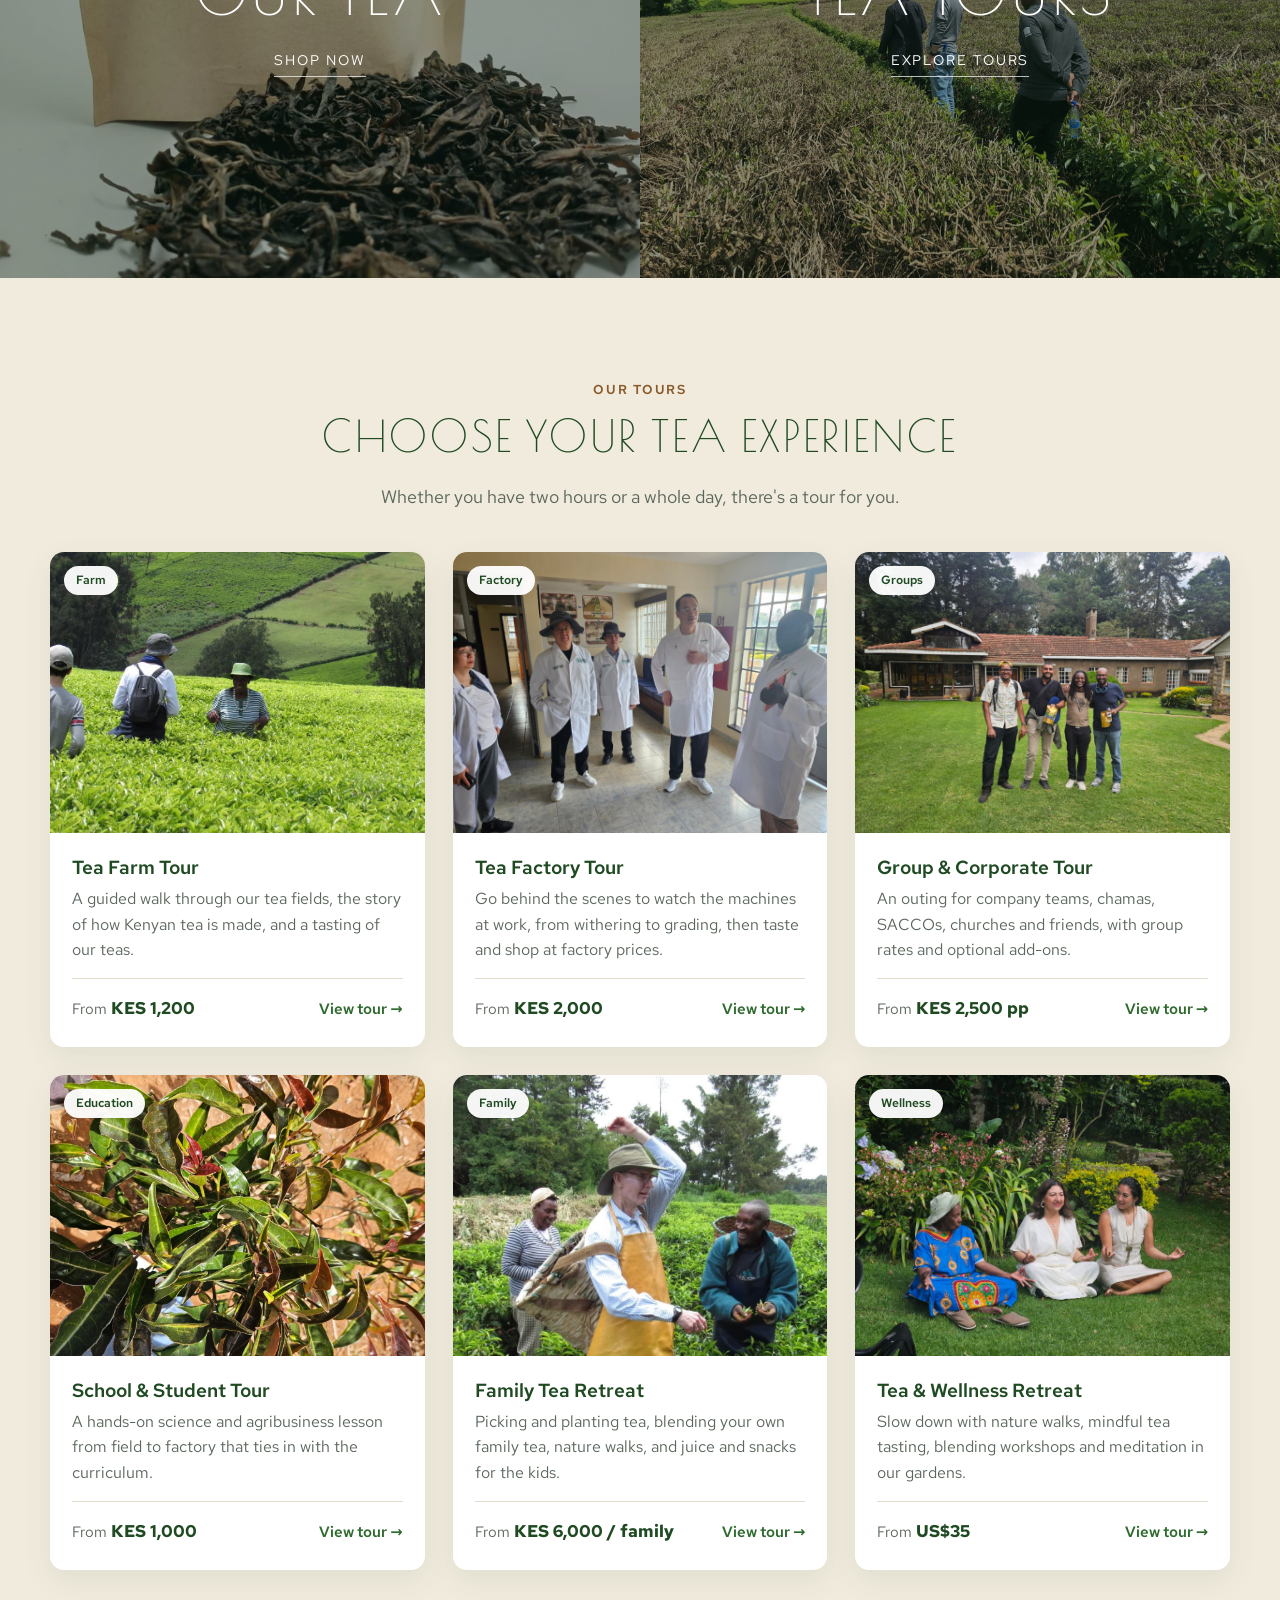
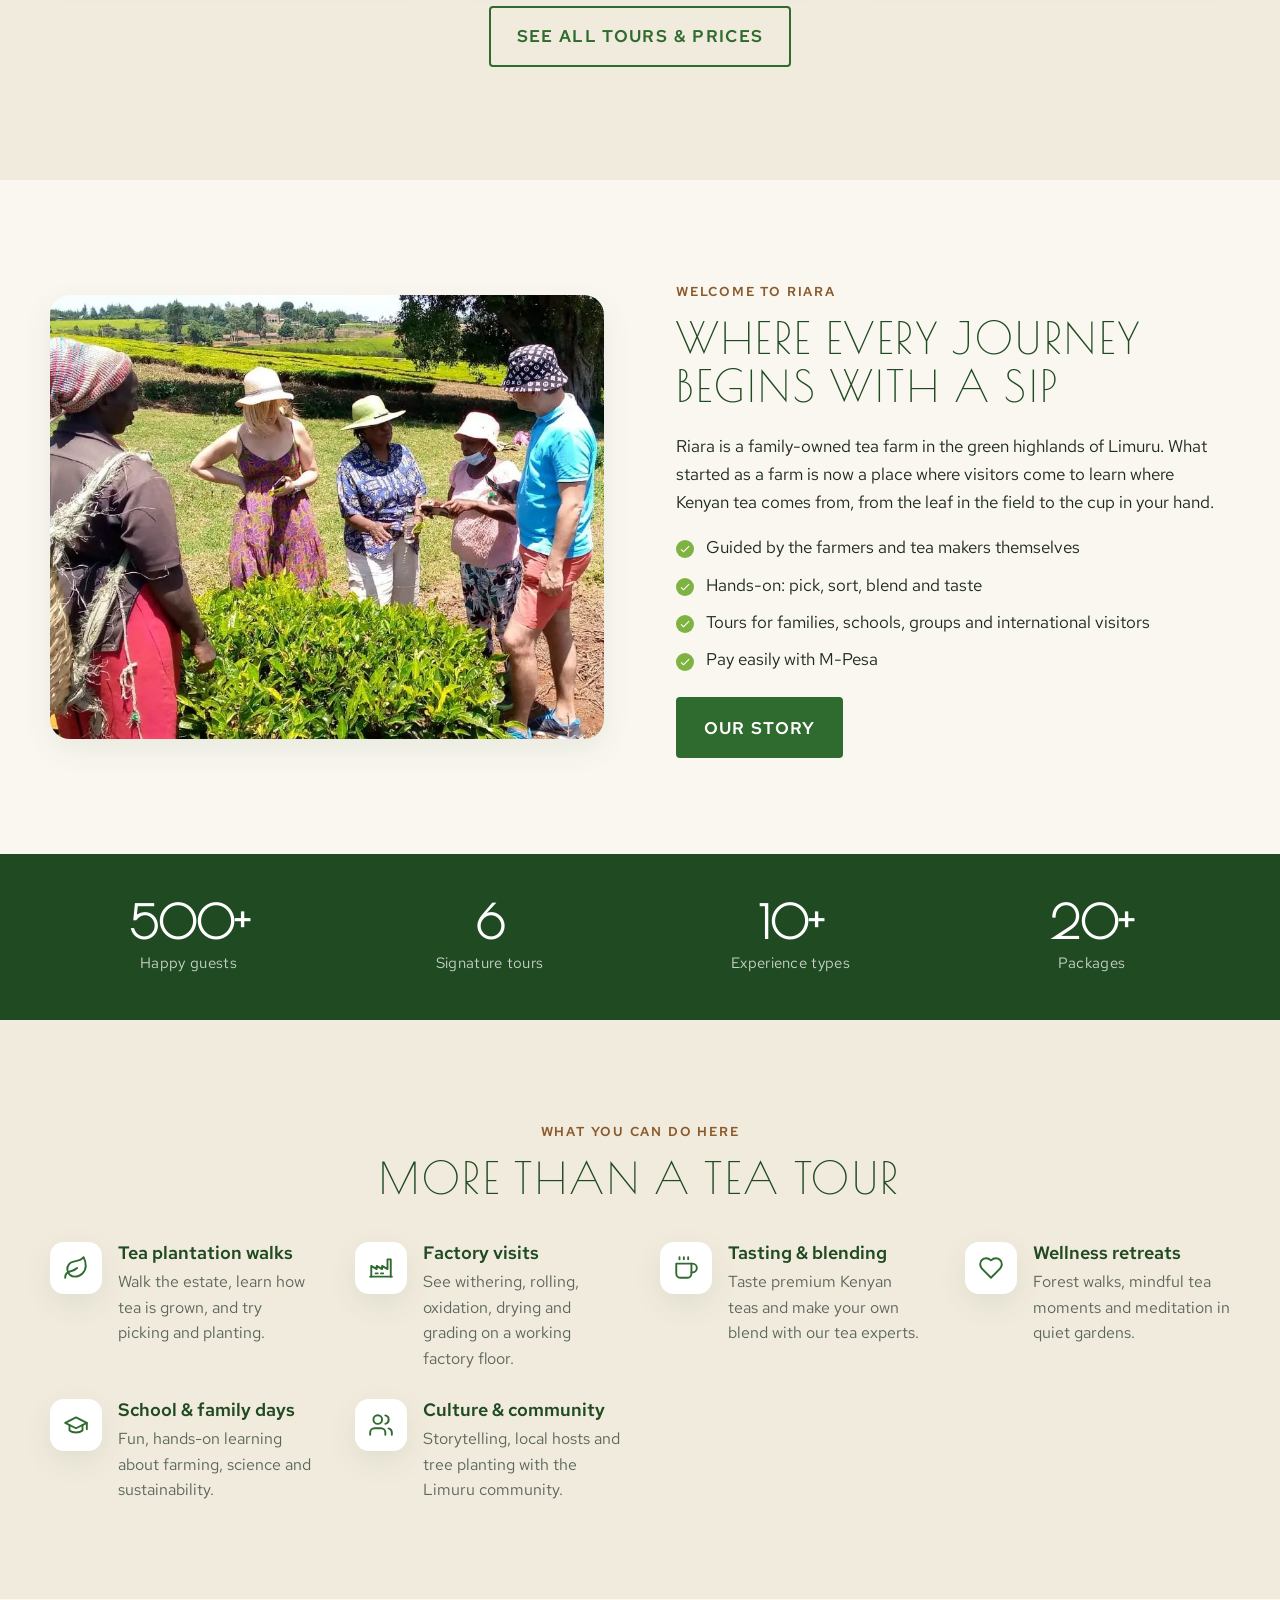
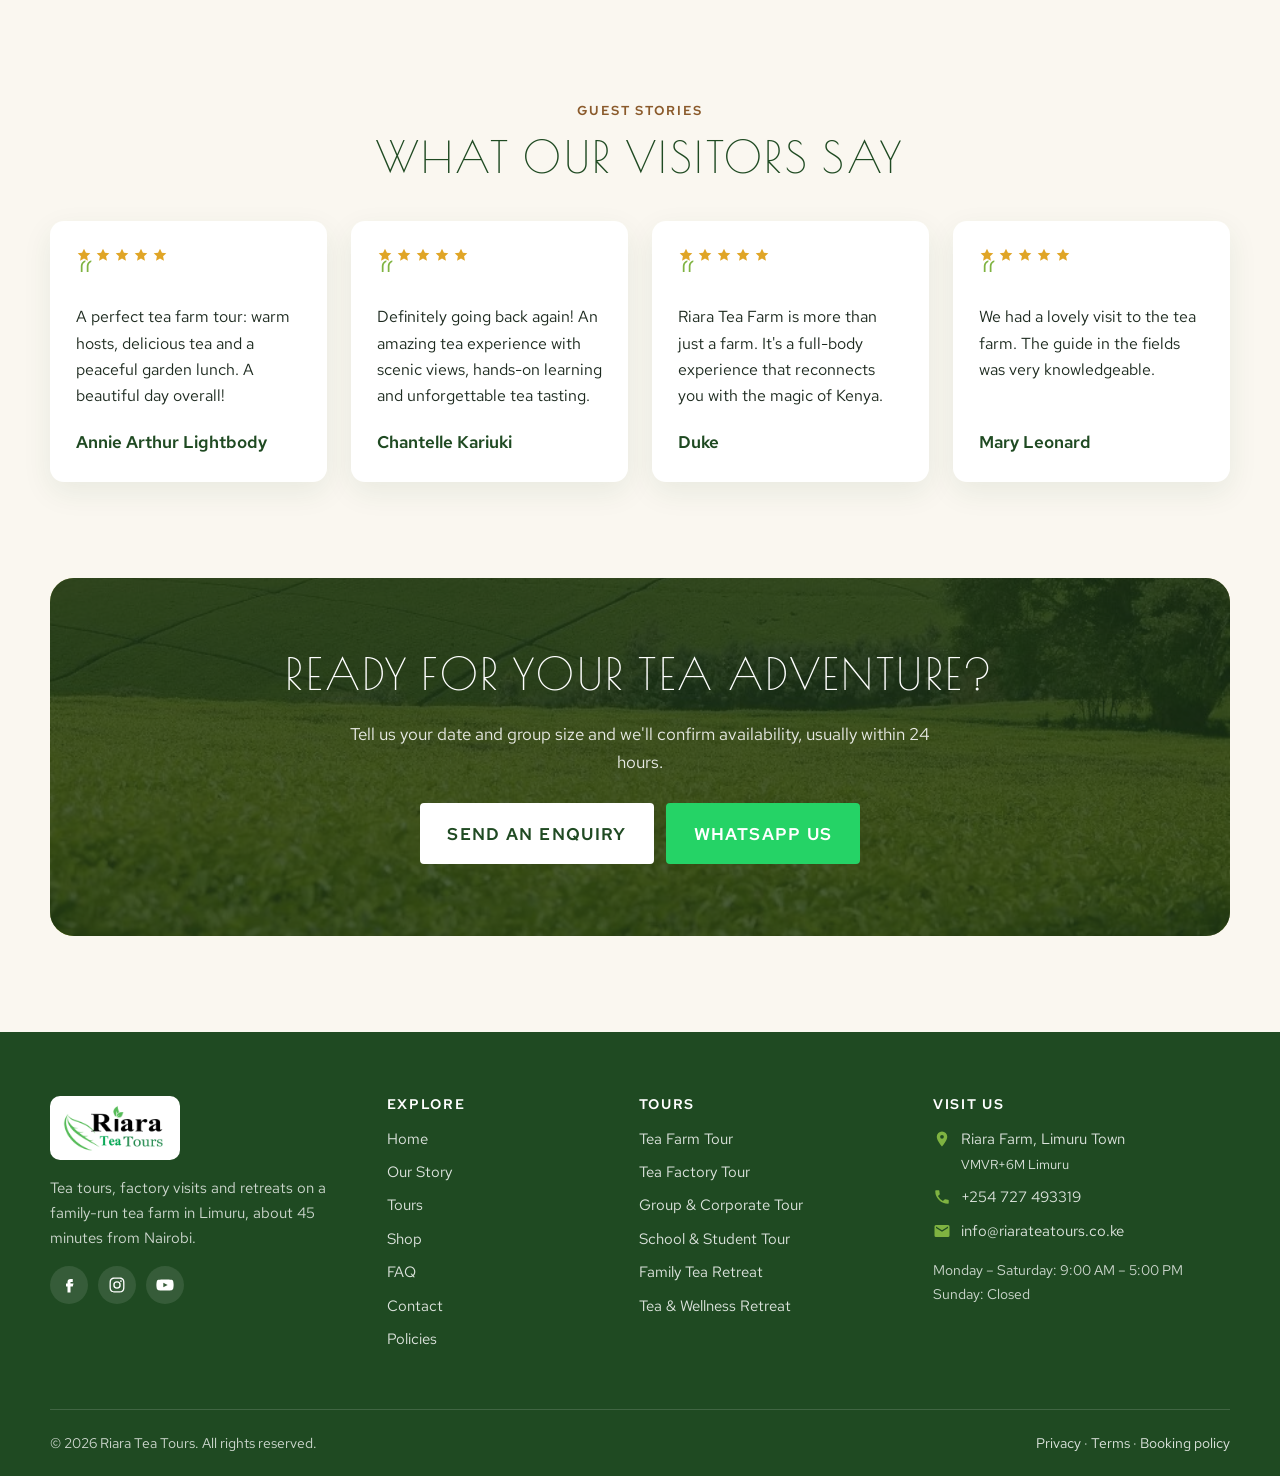
==== commit 5fe37486: "Add tea shop, rename About to Our Story, refresh design - Shop page driven by products.js with a Wha" ====
--- a/index.html
+++ b/index.html
@@ -10,36 +10,41 @@
   <meta property="og:image" content="assets/img/tea-pickers.jpg">
   <link rel="icon" href="assets/img/favicon.svg" type="image/svg+xml">
   <link rel="preconnect" href="https://fonts.googleapis.com"><link rel="preconnect" href="https://fonts.gstatic.com" crossorigin>
-  <link href="https://fonts.googleapis.com/css2?family=Fraunces:opsz,wght@9..144,500;9..144,600&family=Inter:wght@400;500;600&display=swap" rel="stylesheet">
+  <link href="https://fonts.googleapis.com/css2?family=Poiret+One&family=Red+Hat+Text:wght@400;500;600&display=swap" rel="stylesheet">
   <link rel="stylesheet" href="assets/css/style.css">
 </head>
-<body>
+<body class="home">
 <main>
 
-  <section class="hero">
-    <div class="wrap hero-grid">
-      <div>
-        <span class="eyebrow">Limuru Highlands · Kenya</span>
-        <h1>Sip the journey, savour the story.</h1>
-        <p class="lead">Walk our family tea farm with a guide, watch the factory turn fresh leaf into tea, and taste the result, just 45 minutes from Nairobi.</p>
-        <div class="btn-row">
-          <a class="btn" href="tours.html">Explore tours</a>
-          <a class="btn btn-outline" href="contact.html#book">Plan a visit</a>
-        </div>
-        <div class="hero-facts">
-          <div><strong>From KES 1,000</strong><span>Tours for every budget</span></div>
-          <div><strong>Mon – Sat</strong><span>10 AM &amp; 2 PM slots</span></div>
-          <div><strong>45 min</strong><span>from Nairobi</span></div>
-        </div>
-      </div>
-      <div class="hero-media">
-        <img src="assets/img/tea-pickers.jpg" alt="Visitors walking through rows of tea with a Riara guide" width="900" height="700">
-        <div class="float-card">
-          <span class="dot"><svg viewBox="0 0 24 24"><path d="M17 8C8 10 5.9 16.2 3.8 21.3l1.9.7 1-2.3c.5.2 1 .3 1.3.3C19 20 22 3 22 3c-1 2-8 2.3-13 3.3S2 11.5 2 13.5s1.8 3.8 1.8 3.8C7 8 17 8 17 8z"/></svg></span>
-          <div><strong>Family-run tea farm</strong><small>Tours by people who grow the tea</small></div>
-        </div>
+  <section class="hero-full" style="background-image:url('assets/img/hero-picker.jpg')">
+    <div>
+      <h1>Leaf to cup</h1>
+      <p class="hero-sub">Riara Tea · Limuru, Kenya</p>
+      <div class="btn-row">
+        <a class="btn btn-tea" href="tours.html">Book a tour</a>
+        <a class="btn btn-light" href="shop.html">Buy our tea</a>
       </div>
     </div>
+    <span class="scroll-cue" aria-hidden="true"></span>
+  </section>
+
+  <section class="section">
+    <div class="wrap intro">
+      <span class="eyebrow">Welcome to Riara</span>
+      <h2>Tea experiences in the Limuru highlands</h2>
+      <p>Walk the rows of our family tea farm, pick a few leaves with our farmers, watch the factory turn fresh leaf into tea, then sit down to taste the result. Riara is 45 minutes from Nairobi, with tours from KES 1,000.</p>
+    </div>
+  </section>
+
+  <section class="tiles" aria-label="Explore">
+    <a class="tile" href="shop.html">
+      <img src="assets/img/shop-orthodox-leaves.jpg" alt="" loading="lazy">
+      <div><h2>Our tea</h2><span>Shop now</span></div>
+    </a>
+    <a class="tile" href="tours.html">
+      <img src="assets/img/banner-tea-rows.jpg" alt="" loading="lazy">
+      <div><h2>Tea tours</h2><span>Explore tours</span></div>
+    </a>
   </section>
 
   <section class="section alt">
@@ -69,7 +74,7 @@
           <li>Tours for families, schools, groups and international visitors</li>
           <li>Pay easily with M-Pesa</li>
         </ul>
-        <a class="btn" href="about.html">Our story</a>
+        <a class="btn" href="our-story.html">Our story</a>
       </div>
     </div>
   </section>
--- a/assets/css/style.css
+++ b/assets/css/style.css
@@ -16,8 +16,9 @@
   --white: #fff;
   --radius: 14px;
   --shadow: 0 10px 30px rgba(31, 74, 34, 0.08);
-  --serif: "Fraunces", Georgia, serif;
-  --sans: "Inter", system-ui, -apple-system, "Segoe UI", sans-serif;
+  --display: "Poiret One", "Josefin Sans", system-ui, sans-serif;  /* thin, elegant capitals for headings */
+  --serif: var(--display);
+  --sans: "Red Hat Text", system-ui, -apple-system, "Segoe UI", sans-serif;
 }
 
 *, *::before, *::after { box-sizing: border-box; }
@@ -25,10 +26,11 @@
 body { margin: 0; font-family: var(--sans); color: var(--ink); background: var(--cream); line-height: 1.65; font-size: 17px; -webkit-font-smoothing: antialiased; }
 img { max-width: 100%; display: block; height: auto; }
 a { color: var(--leaf); }
-h1, h2, h3, h4 { font-family: var(--serif); font-weight: 600; line-height: 1.15; margin: 0 0 .5em; color: var(--leaf-dark); letter-spacing: -0.01em; }
-h1 { font-size: clamp(2.2rem, 5vw, 3.6rem); }
-h2 { font-size: clamp(1.7rem, 3.4vw, 2.5rem); }
-h3 { font-size: 1.3rem; }
+h1, h2 { font-family: var(--display); font-weight: 400; text-transform: uppercase; letter-spacing: .06em; line-height: 1.12; margin: 0 0 .5em; color: var(--leaf-dark); }
+h3, h4 { font-family: var(--sans); font-weight: 600; line-height: 1.25; margin: 0 0 .5em; color: var(--leaf-dark); }
+h1 { font-size: clamp(2.3rem, 5.5vw, 4rem); }
+h2 { font-size: clamp(1.8rem, 3.6vw, 2.7rem); }
+h3 { font-size: 1.2rem; }
 p { margin: 0 0 1em; }
 .wrap { width: min(1180px, 100% - 32px); margin-inline: auto; }
 .section { padding: clamp(56px, 8vw, 96px) 0; }
@@ -40,7 +42,7 @@
 .section-head { margin-bottom: 40px; }
 
 /* Buttons */
-.btn { display: inline-flex; align-items: center; gap: .5em; background: var(--leaf); color: var(--white); text-decoration: none; font-weight: 600; padding: .85em 1.5em; border-radius: 999px; border: 2px solid var(--leaf); cursor: pointer; font: inherit; font-weight: 600; transition: background .2s, transform .2s; }
+.btn { display: inline-flex; align-items: center; gap: .5em; background: var(--leaf); color: var(--white); text-decoration: none; font-weight: 600; padding: .85em 1.5em; border-radius: 4px; border: 2px solid var(--leaf); text-transform: uppercase; letter-spacing: .08em; font-size: .88rem; cursor: pointer; font: inherit; font-weight: 600; transition: background .2s, transform .2s; }
 .btn:hover { background: var(--leaf-dark); border-color: var(--leaf-dark); transform: translateY(-1px); }
 .btn-outline { background: transparent; color: var(--leaf); }
 .btn-outline:hover { background: var(--leaf); color: var(--white); }
@@ -48,7 +50,7 @@
 .btn-light:hover { background: var(--sand); border-color: var(--sand); color: var(--leaf-dark); }
 .btn-wa { background: #25d366; border-color: #25d366; color: #fff; }
 .btn-wa:hover { background: #1da851; border-color: #1da851; }
-.btn-sm { padding: .55em 1.1em; font-size: .92rem; }
+.btn-sm { padding: .55em 1.1em; font-size: .8rem; }
 .btn svg { width: 1.1em; height: 1.1em; fill: currentColor; }
 .btn-row { display: flex; flex-wrap: wrap; gap: 12px; }
 
@@ -61,7 +63,7 @@
 .header-inner { display: flex; align-items: center; justify-content: space-between; min-height: 76px; }
 .brand img { height: 52px; width: auto; }
 .site-nav { display: flex; align-items: center; gap: 28px; }
-.site-nav a:not(.btn) { color: var(--ink); text-decoration: none; font-weight: 500; position: relative; }
+.site-nav a:not(.btn) { color: var(--ink); text-decoration: none; font-weight: 500; position: relative; letter-spacing: .02em; }
 .site-nav a:not(.btn):hover, .site-nav a[aria-current] { color: var(--leaf); }
 .site-nav a[aria-current]::after { content: ""; position: absolute; left: 0; right: 0; bottom: -6px; height: 2px; background: var(--leaf-light); border-radius: 2px; }
 .nav-toggle { display: none; background: none; border: 0; padding: 10px; cursor: pointer; }
@@ -167,6 +169,10 @@
 .tour-hero-img { border-radius: 20px; width: 100%; aspect-ratio: 16/10; object-fit: cover; margin-bottom: 14px; }
 .thumbs { display: grid; grid-template-columns: repeat(3, 1fr); gap: 14px; margin-bottom: 40px; }
 .thumbs img { border-radius: 12px; aspect-ratio: 4/3; object-fit: cover; width: 100%; }
+.videos { display: grid; grid-template-columns: repeat(auto-fill, minmax(220px, 1fr)); gap: 16px; margin-bottom: 40px; }
+.videos figure { margin: 0; }
+.videos video { width: 100%; aspect-ratio: 9/16; max-height: 520px; object-fit: cover; border-radius: 14px; background: var(--leaf-dark); box-shadow: var(--shadow); }
+.videos figcaption { font-size: .9rem; color: var(--muted); margin-top: 8px; }
 .facts { display: grid; grid-template-columns: repeat(auto-fit, minmax(180px, 1fr)); gap: 16px; background: var(--white); border-radius: var(--radius); padding: 22px; box-shadow: var(--shadow); margin-bottom: 36px; }
 .facts dt { font-size: .8rem; text-transform: uppercase; letter-spacing: .1em; color: var(--muted); }
 .facts dd { margin: 0; font-weight: 600; color: var(--leaf-dark); }
@@ -257,3 +263,76 @@
 .wa-float svg { width: 30px; fill: #fff; }
 
 .empty { text-align: center; padding: 80px 0; }
+
+/* =========================================================
+   Full-screen home hero + see-through header over it
+   ========================================================= */
+body.home .site-header { position: fixed; left: 0; right: 0; background: transparent; border-bottom-color: transparent; backdrop-filter: none; transition: background .3s, border-color .3s; }
+body.home .site-header:not(.scrolled) .site-nav a:not(.btn) { color: var(--white); }
+body.home .site-header:not(.scrolled) .site-nav a[aria-current]::after { background: var(--white); }
+body.home .site-header:not(.scrolled) .nav-toggle span { background: var(--white); }
+body.home .site-header:not(.scrolled) .brand img { background: rgba(255,255,255,.92); border-radius: 6px; padding: 4px 8px; }
+body.home .site-header.scrolled { background: rgba(255,255,255,.97); border-bottom-color: var(--line); backdrop-filter: blur(8px); }
+@media (max-width: 860px) {
+  body.home .site-header:not(.scrolled) .site-nav.open a:not(.btn) { color: var(--ink); }
+}
+
+.hero-full { position: relative; min-height: 100vh; min-height: 100svh; display: grid; place-items: center; text-align: center; color: var(--white); background: var(--leaf-dark) center/cover no-repeat; isolation: isolate; padding: 120px 16px 80px; }
+.hero-full::before { content: ""; position: absolute; inset: 0; background: radial-gradient(ellipse 60% 45% at 50% 48%, rgba(15,35,18,.45), transparent 75%), linear-gradient(180deg, rgba(15,35,18,.55) 0%, rgba(15,35,18,.4) 45%, rgba(15,35,18,.65) 100%); z-index: -1; }
+.hero-full h1, .hero-full .hero-sub { text-shadow: 0 2px 18px rgba(0,0,0,.45); }
+.hero-full h1 { color: var(--white); font-size: clamp(2.8rem, 8vw, 5.6rem); letter-spacing: .1em; margin-bottom: .2em; }
+.hero-full .hero-sub { font-family: var(--sans); font-weight: 500; text-transform: uppercase; letter-spacing: .32em; font-size: clamp(.9rem, 1.6vw, 1.1rem); margin: 0 0 2.4em; }
+.hero-full .btn-row { justify-content: center; }
+.btn-tea { background: var(--tea); border-color: var(--tea); color: var(--white); }
+.btn-tea:hover { background: #6e4621; border-color: #6e4621; }
+.scroll-cue { position: absolute; bottom: 24px; left: 50%; transform: translateX(-50%); width: 26px; height: 42px; border: 2px solid rgba(255,255,255,.7); border-radius: 14px; }
+.scroll-cue::after { content: ""; position: absolute; top: 8px; left: 50%; width: 4px; height: 8px; margin-left: -2px; border-radius: 2px; background: var(--white); animation: cue 1.8s infinite; }
+@keyframes cue { 0% { opacity: 0; transform: translateY(0); } 40% { opacity: 1; } 100% { opacity: 0; transform: translateY(12px); } }
+@media (prefers-reduced-motion: reduce) { .scroll-cue::after { animation: none; } }
+
+/* Centred intro text */
+.intro { max-width: 820px; margin-inline: auto; text-align: center; }
+.intro p { font-size: 1.15rem; color: var(--muted); }
+
+/* Split photo tiles with big titles */
+.tiles { display: grid; grid-template-columns: 1fr 1fr; }
+@media (max-width: 760px) { .tiles { grid-template-columns: 1fr; } }
+.tile { position: relative; min-height: clamp(320px, 42vw, 520px); display: grid; place-items: center; text-align: center; color: var(--white); text-decoration: none; overflow: hidden; isolation: isolate; }
+.tile img { position: absolute; inset: 0; width: 100%; height: 100%; object-fit: cover; z-index: -2; transition: transform .8s ease; }
+.tile::before { content: ""; position: absolute; inset: 0; background: rgba(15,35,18,.45); z-index: -1; transition: background .4s; }
+.tile:hover img { transform: scale(1.05); }
+.tile:hover::before { background: rgba(15,35,18,.3); }
+.tile h2 { color: var(--white); font-size: clamp(2.2rem, 5vw, 3.8rem); margin: 0 0 .3em; }
+.tile span { display: inline-block; font-size: .85rem; letter-spacing: .14em; text-transform: uppercase; border-bottom: 1px solid rgba(255,255,255,.7); padding-bottom: 4px; }
+
+/* =========================================================
+   Shop
+   ========================================================= */
+.products { display: grid; gap: clamp(48px, 7vw, 88px); }
+.product { display: grid; grid-template-columns: 1fr 1.1fr; gap: clamp(28px, 5vw, 64px); align-items: center; scroll-margin-top: 100px; }
+.product:nth-child(even) .product-media { order: 2; }
+@media (max-width: 820px) { .product { grid-template-columns: 1fr; } .product:nth-child(even) .product-media { order: 0; } }
+.product-media > img { width: 100%; aspect-ratio: 4/5; object-fit: cover; border-radius: 6px; background: var(--white); box-shadow: var(--shadow); }
+.product-thumbs { display: flex; gap: 10px; margin-top: 12px; }
+.product-thumbs button { padding: 0; border: 2px solid transparent; border-radius: 6px; background: none; cursor: pointer; width: 72px; overflow: hidden; }
+.product-thumbs button[aria-current] { border-color: var(--leaf); }
+.product-thumbs img { width: 100%; aspect-ratio: 1; object-fit: cover; display: block; }
+.product-body h2 { margin-bottom: .25em; }
+.product-price { font-family: var(--display); font-size: 2rem; color: var(--tea); margin: 0 0 .8em; letter-spacing: .04em; }
+.qty-row { display: flex; flex-wrap: wrap; gap: 14px; align-items: center; }
+.qty { display: inline-flex; align-items: center; border: 1.5px solid var(--line); border-radius: 4px; background: var(--white); }
+.qty button { width: 44px; height: 44px; border: 0; background: none; font-size: 1.3rem; color: var(--leaf-dark); cursor: pointer; }
+.qty button:hover { background: var(--sand); }
+.qty output { min-width: 36px; text-align: center; font-weight: 600; }
+
+.order-grid { display: grid; grid-template-columns: 1fr 1fr; gap: clamp(32px, 5vw, 64px); align-items: start; }
+@media (max-width: 860px) { .order-grid { grid-template-columns: 1fr; } }
+#order { scroll-margin-top: 80px; }
+.order-lines { list-style: none; padding: 0; margin: 0 0 8px; border-top: 1px solid var(--line); }
+.order-lines li { display: flex; justify-content: space-between; gap: 16px; padding: 14px 0; border-bottom: 1px solid var(--line); }
+.order-lines .empty-line { color: var(--muted); justify-content: flex-start; }
+.order-total { display: flex; justify-content: space-between; align-items: baseline; padding: 14px 0 18px; font-size: 1.1rem; }
+.order-total strong { font-family: var(--display); font-size: 1.8rem; color: var(--tea); }
+.small-print { font-size: .9rem; color: var(--muted); }
+.order-bar { position: fixed; left: 16px; right: 92px; bottom: 20px; z-index: 55; display: flex; align-items: center; justify-content: space-between; gap: 12px; background: var(--leaf-dark); color: var(--white); padding: 10px 12px 10px 18px; border-radius: 6px; box-shadow: 0 10px 30px rgba(0,0,0,.2); max-width: 520px; }
+.order-bar[hidden] { display: none; }
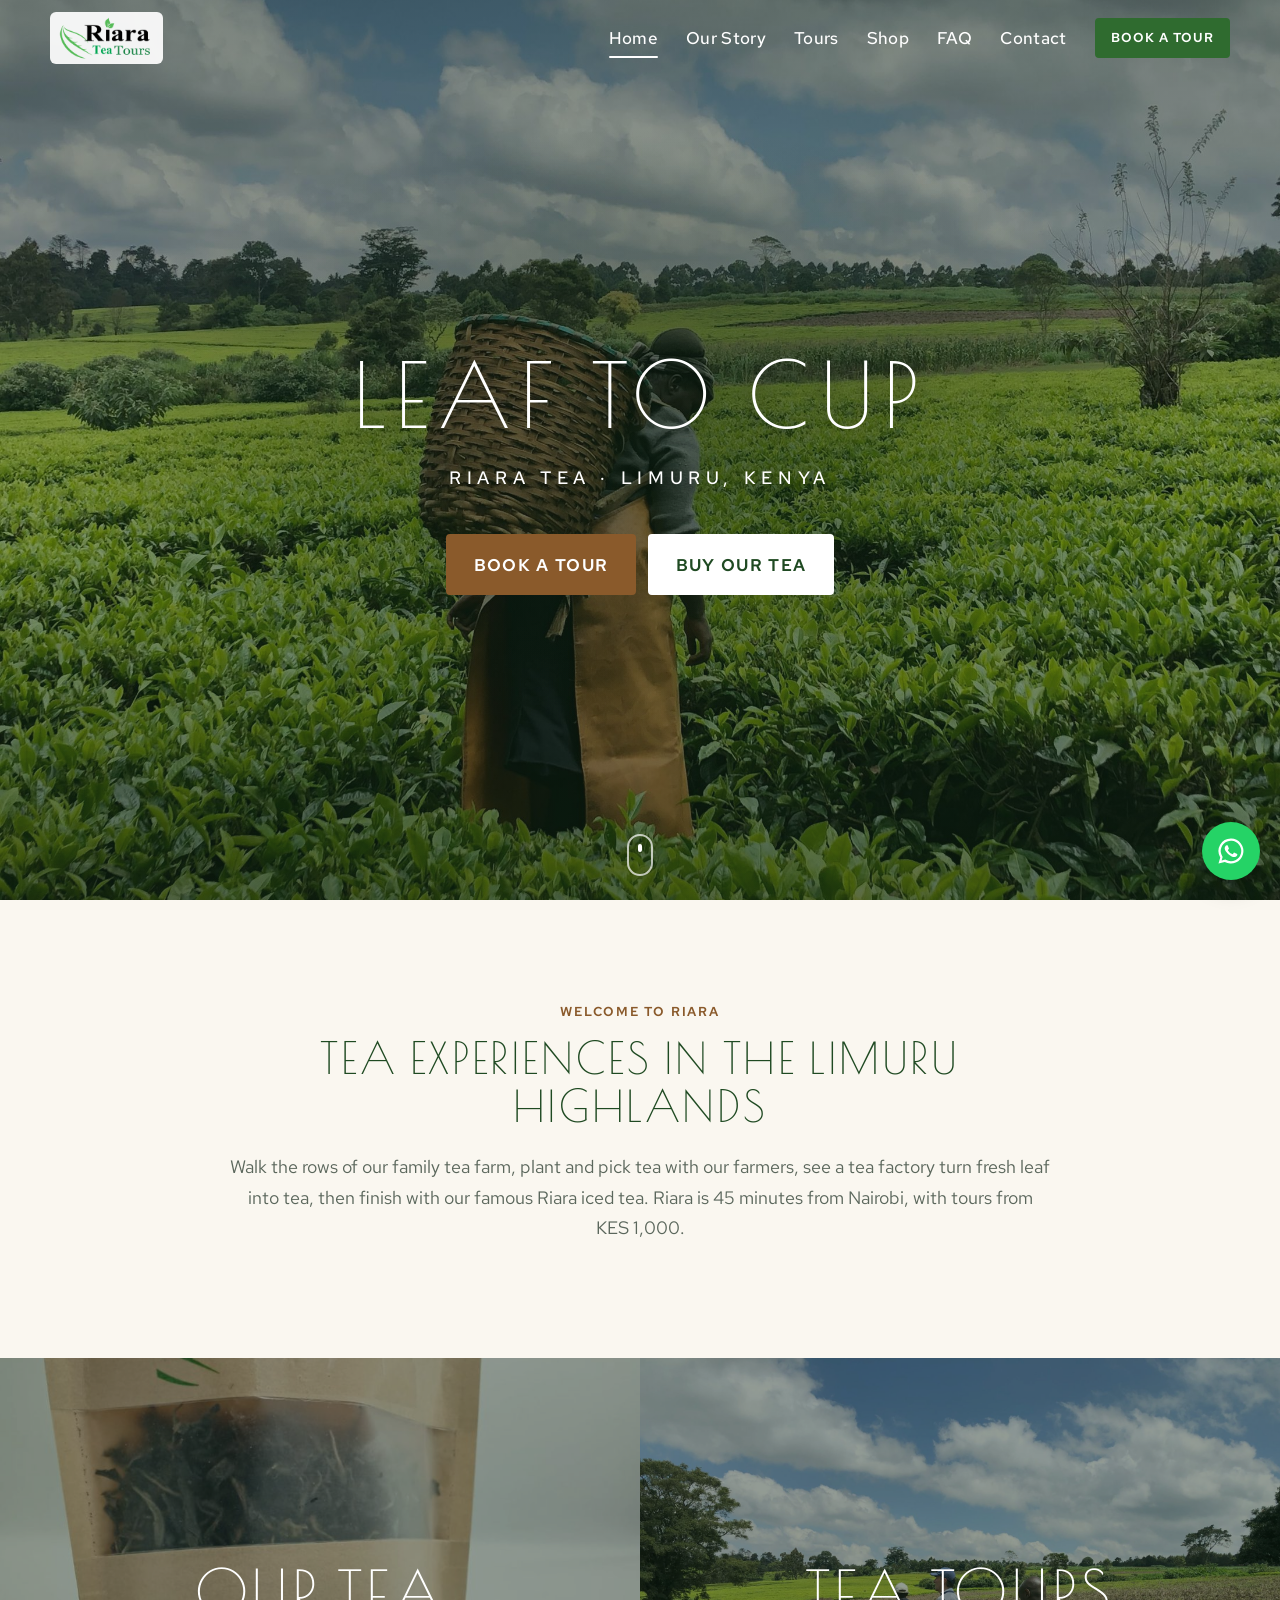
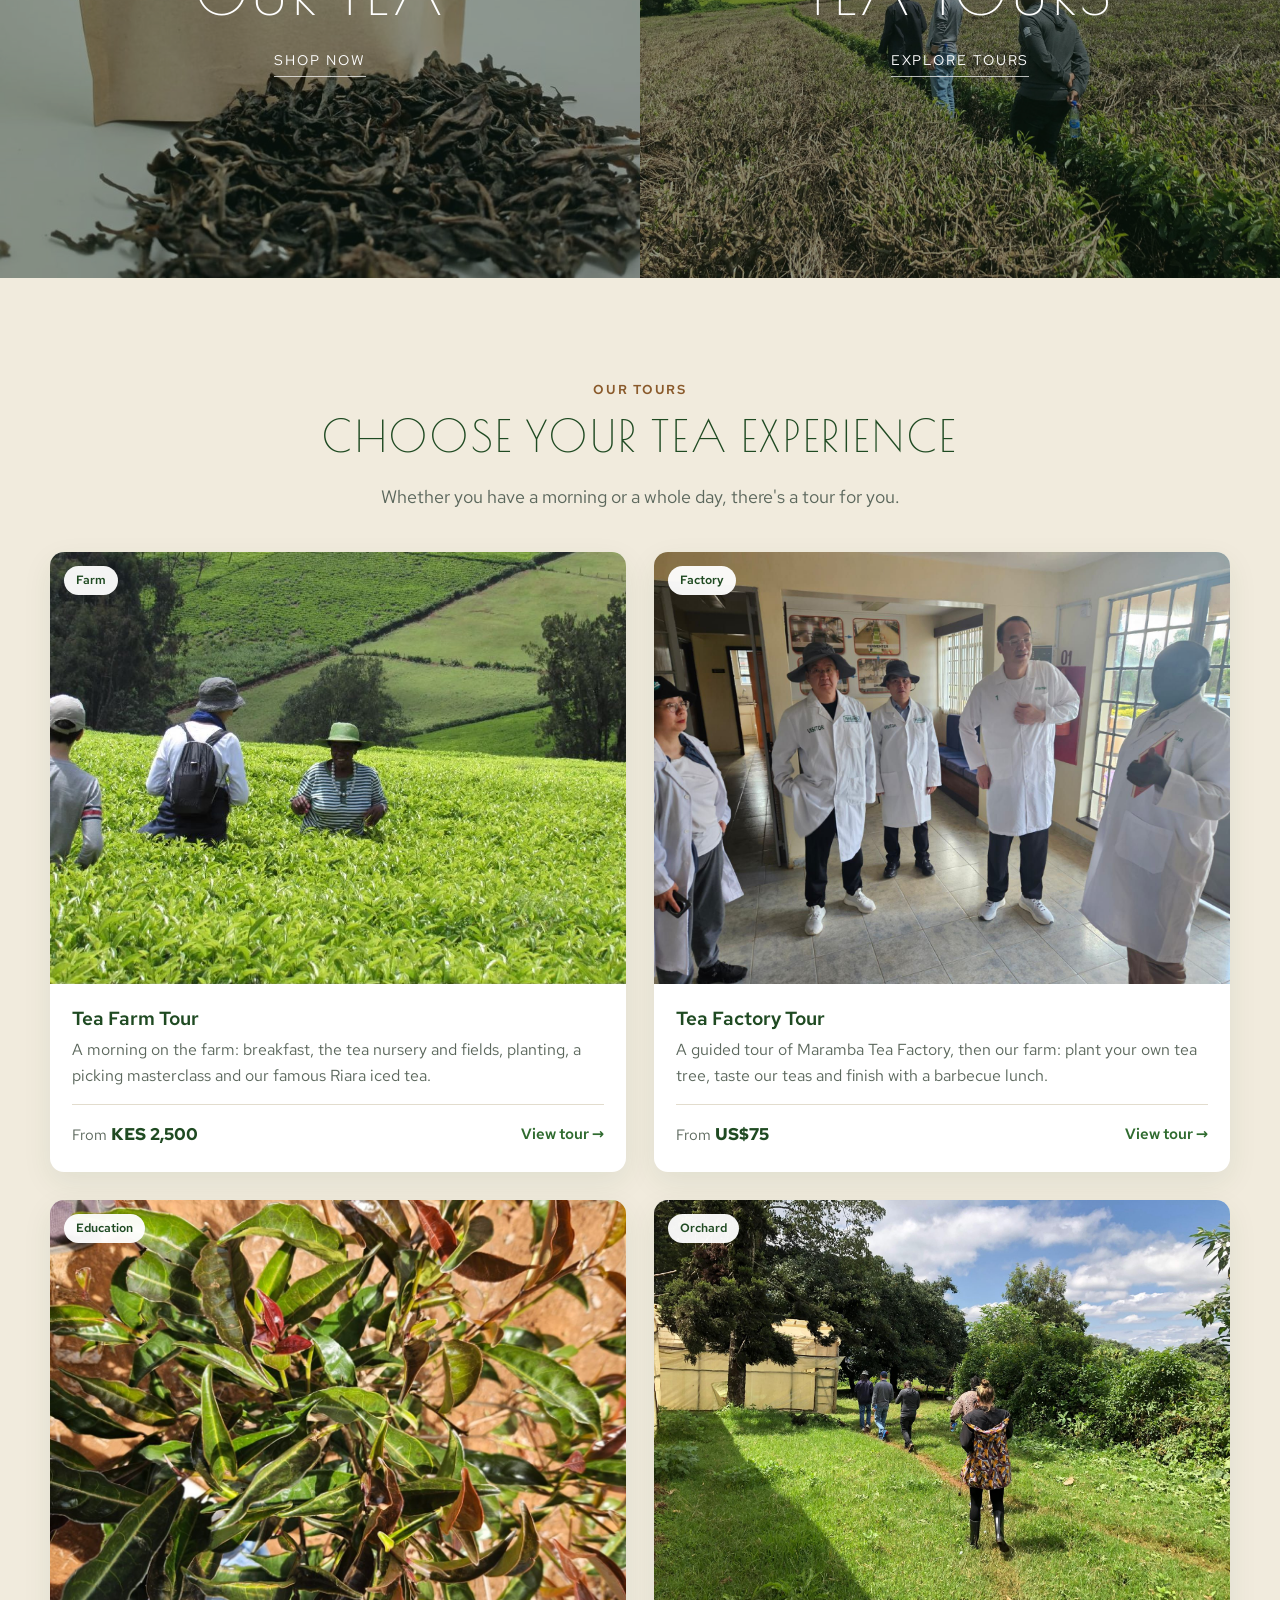
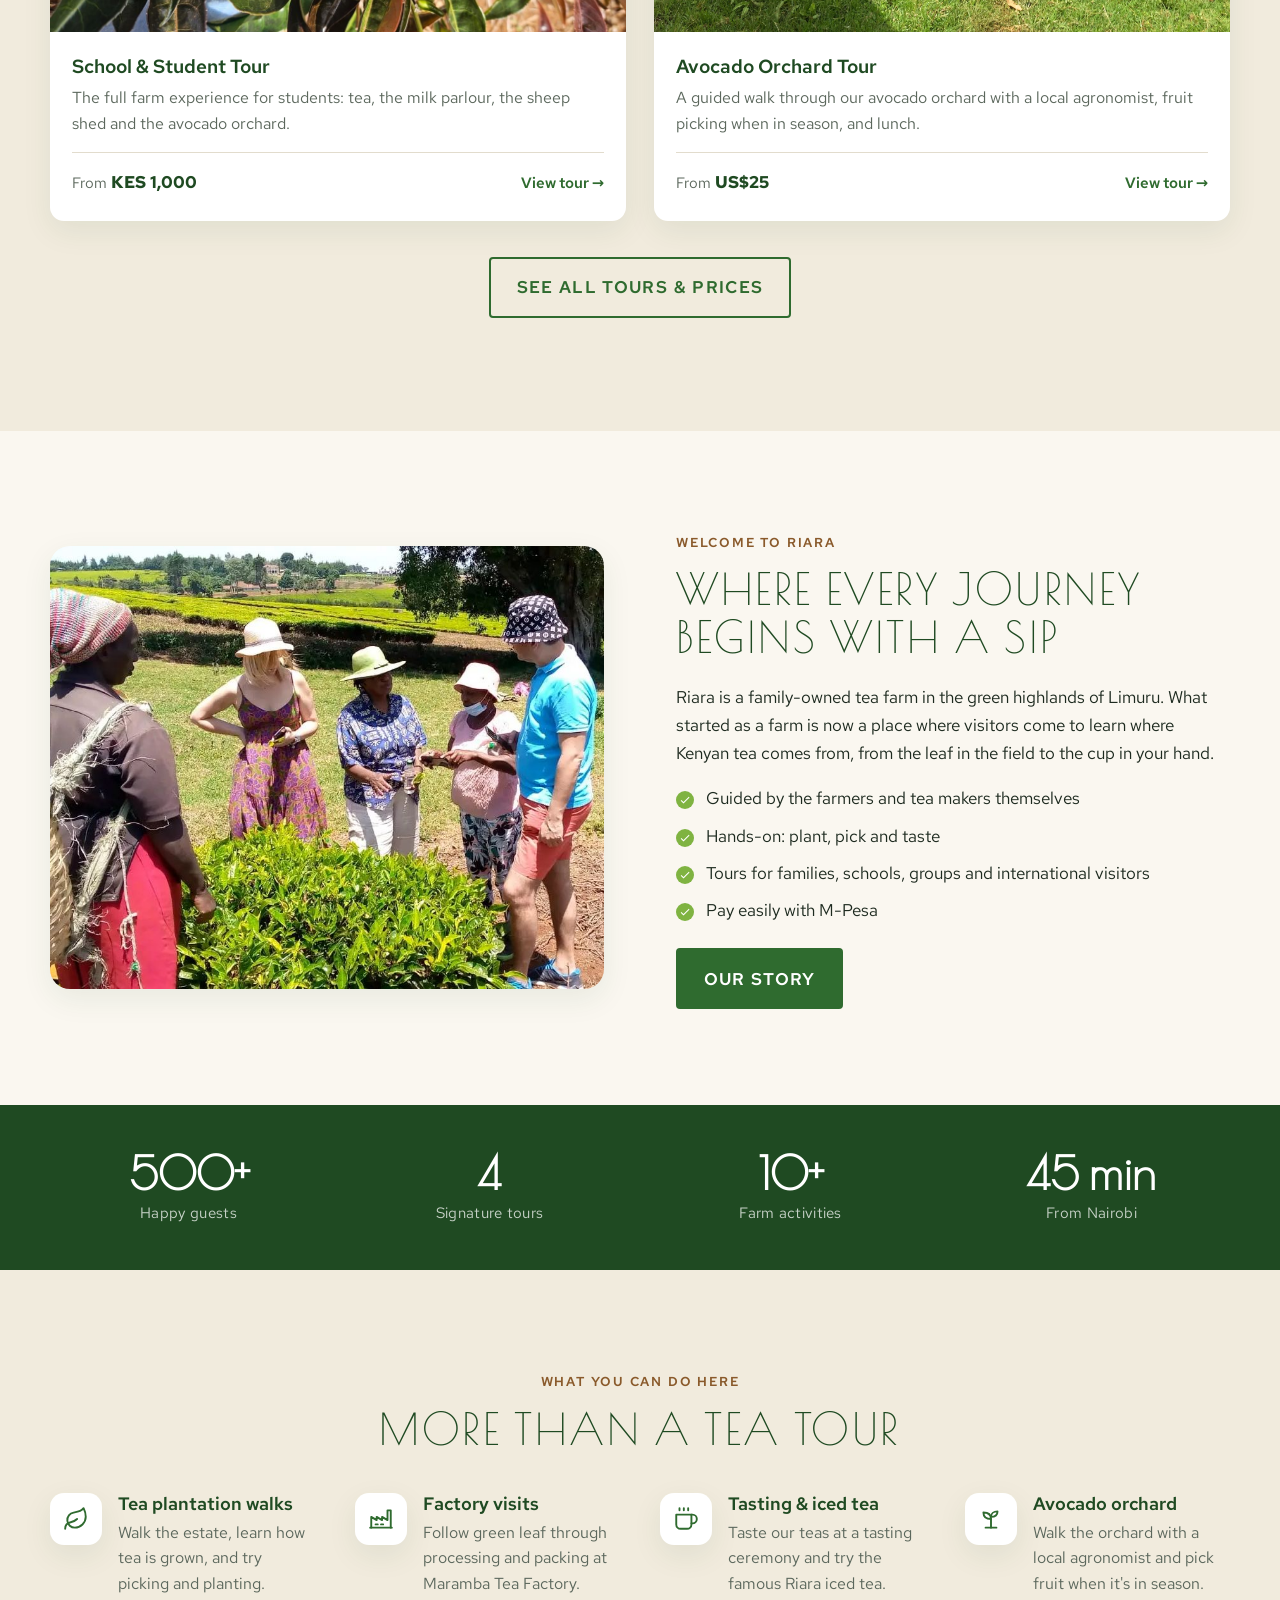
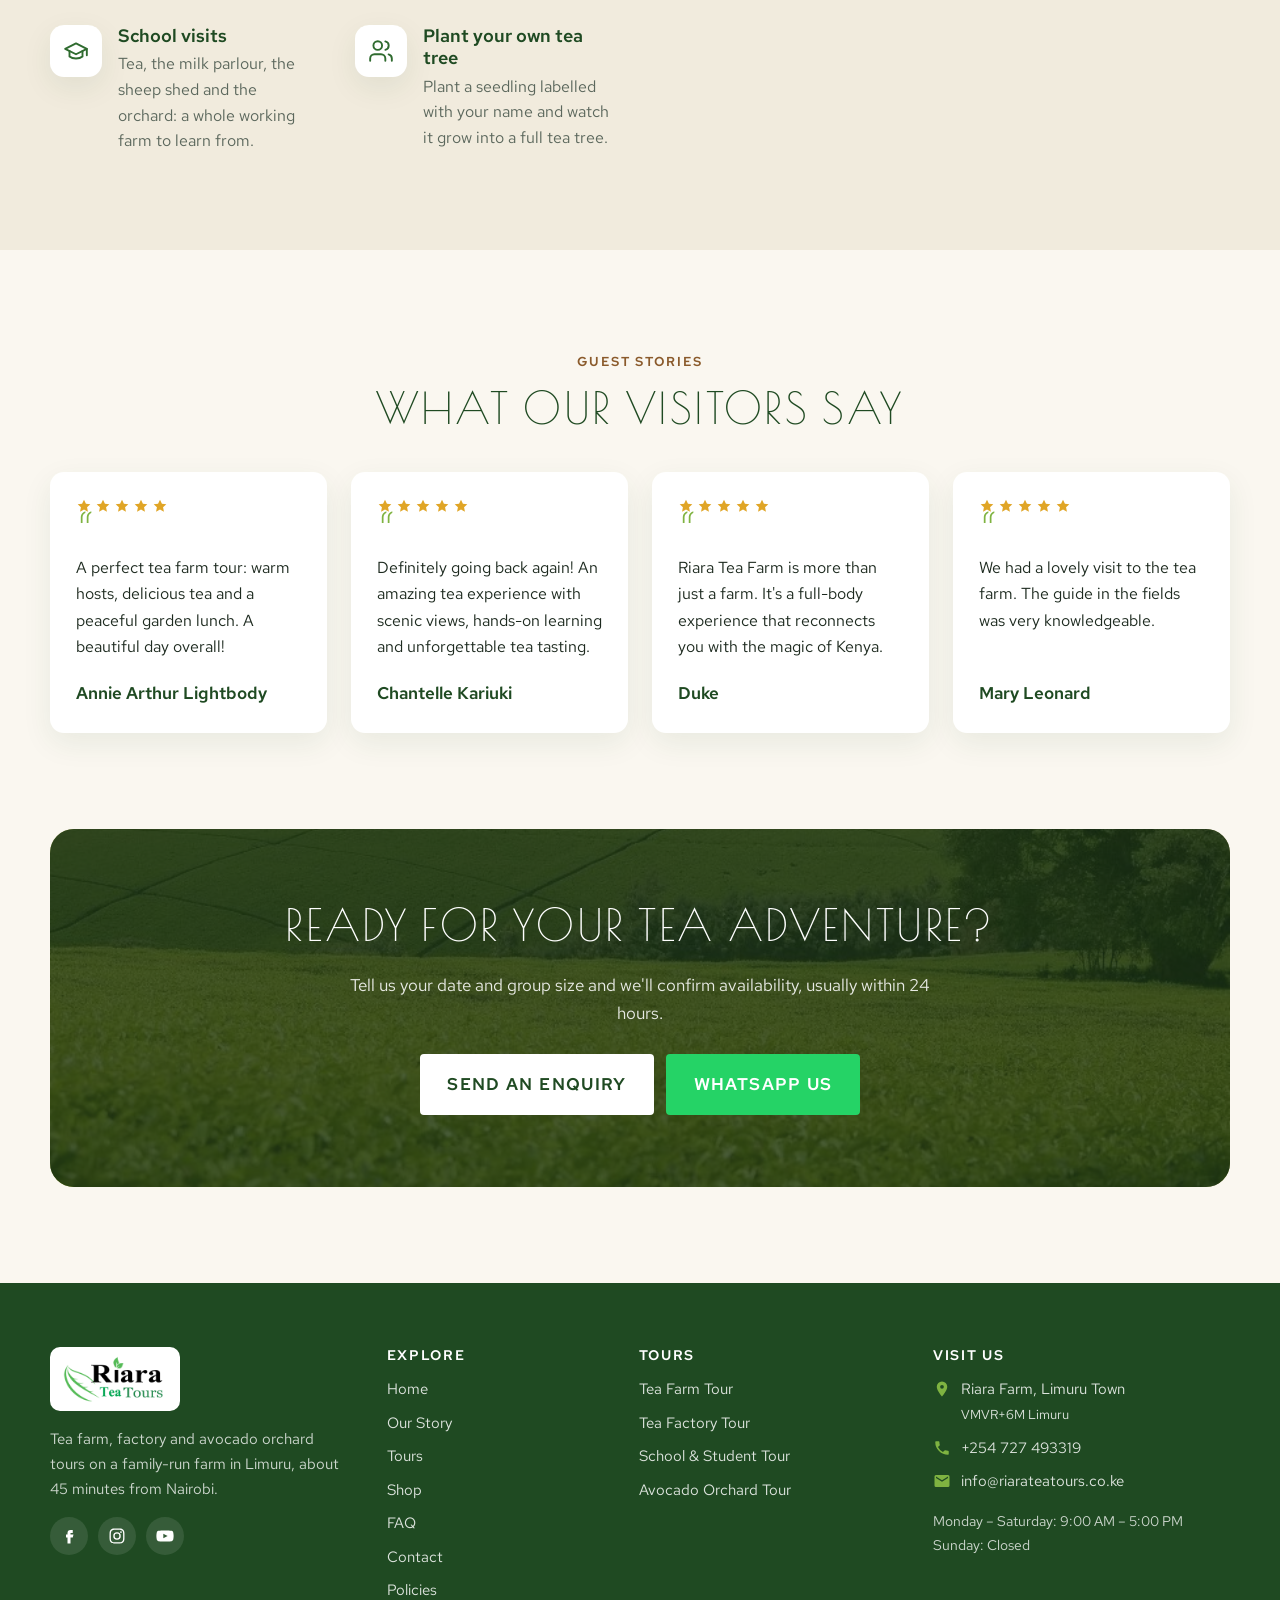
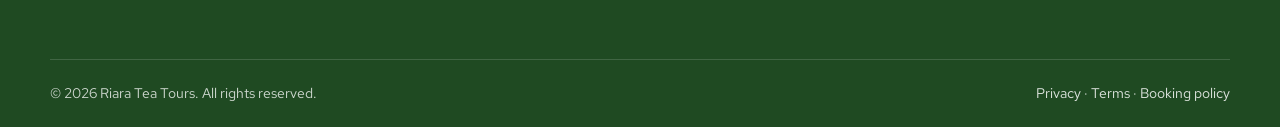
==== commit 264d7157: "Update tours from Riara's tour document Four tours (farm, factory, students, avocado) with itinerari" ====
--- a/index.html
+++ b/index.html
@@ -4,7 +4,7 @@
   <meta charset="utf-8">
   <meta name="viewport" content="width=device-width, initial-scale=1">
   <title>Riara Tea Tours | Tea Farm & Factory Tours in Limuru, Kenya</title>
-  <meta name="description" content="Guided tea farm and factory tours, family retreats, school trips and wellness experiences at Riara Farm, Limuru, 45 minutes from Nairobi.">
+  <meta name="description" content="Guided tea farm and factory tours, school trips and avocado orchard tours at Riara Farm, Limuru, 45 minutes from Nairobi.">
   <meta property="og:title" content="Riara Tea Tours | Limuru, Kenya">
   <meta property="og:description" content="Walk the tea fields, see the factory at work and taste fresh Kenyan tea.">
   <meta property="og:image" content="assets/img/tea-pickers.jpg">
@@ -32,7 +32,7 @@
     <div class="wrap intro">
       <span class="eyebrow">Welcome to Riara</span>
       <h2>Tea experiences in the Limuru highlands</h2>
-      <p>Walk the rows of our family tea farm, pick a few leaves with our farmers, watch the factory turn fresh leaf into tea, then sit down to taste the result. Riara is 45 minutes from Nairobi, with tours from KES 1,000.</p>
+      <p>Walk the rows of our family tea farm, plant and pick tea with our farmers, see a tea factory turn fresh leaf into tea, then finish with our famous Riara iced tea. Riara is 45 minutes from Nairobi, with tours from KES 1,000.</p>
     </div>
   </section>
 
@@ -52,9 +52,9 @@
       <div class="section-head center">
         <span class="eyebrow">Our tours</span>
         <h2>Choose your tea experience</h2>
-        <p class="lead">Whether you have two hours or a whole day, there's a tour for you.</p>
+        <p class="lead">Whether you have a morning or a whole day, there's a tour for you.</p>
       </div>
-      <div class="grid grid-3" id="featured-tours"></div>
+      <div class="grid grid-pair" id="featured-tours"></div>
       <p class="center" style="margin-top:36px"><a class="btn btn-outline" href="tours.html">See all tours &amp; prices</a></p>
     </div>
   </section>
@@ -70,7 +70,7 @@
         <p>Riara is a family-owned tea farm in the green highlands of Limuru. What started as a farm is now a place where visitors come to learn where Kenyan tea comes from, from the leaf in the field to the cup in your hand.</p>
         <ul class="checks">
           <li>Guided by the farmers and tea makers themselves</li>
-          <li>Hands-on: pick, sort, blend and taste</li>
+          <li>Hands-on: plant, pick and taste</li>
           <li>Tours for families, schools, groups and international visitors</li>
           <li>Pay easily with M-Pesa</li>
         </ul>
@@ -91,11 +91,11 @@
       </div>
       <div class="features">
         <div class="feature"><div class="ico" data-icon="leaf"></div><div><h3>Tea plantation walks</h3><p>Walk the estate, learn how tea is grown, and try picking and planting.</p></div></div>
-        <div class="feature"><div class="ico" data-icon="factory"></div><div><h3>Factory visits</h3><p>See withering, rolling, oxidation, drying and grading on a working factory floor.</p></div></div>
-        <div class="feature"><div class="ico" data-icon="cup"></div><div><h3>Tasting &amp; blending</h3><p>Taste premium Kenyan teas and make your own blend with our tea experts.</p></div></div>
-        <div class="feature"><div class="ico" data-icon="heart"></div><div><h3>Wellness retreats</h3><p>Forest walks, mindful tea moments and meditation in quiet gardens.</p></div></div>
-        <div class="feature"><div class="ico" data-icon="cap"></div><div><h3>School &amp; family days</h3><p>Fun, hands-on learning about farming, science and sustainability.</p></div></div>
-        <div class="feature"><div class="ico" data-icon="users"></div><div><h3>Culture &amp; community</h3><p>Storytelling, local hosts and tree planting with the Limuru community.</p></div></div>
+        <div class="feature"><div class="ico" data-icon="factory"></div><div><h3>Factory visits</h3><p>Follow green leaf through processing and packing at Maramba Tea Factory.</p></div></div>
+        <div class="feature"><div class="ico" data-icon="cup"></div><div><h3>Tasting &amp; iced tea</h3><p>Taste our teas at a tasting ceremony and try the famous Riara iced tea.</p></div></div>
+        <div class="feature"><div class="ico" data-icon="sprout"></div><div><h3>Avocado orchard</h3><p>Walk the orchard with a local agronomist and pick fruit when it's in season.</p></div></div>
+        <div class="feature"><div class="ico" data-icon="cap"></div><div><h3>School visits</h3><p>Tea, the milk parlour, the sheep shed and the orchard: a whole working farm to learn from.</p></div></div>
+        <div class="feature"><div class="ico" data-icon="users"></div><div><h3>Plant your own tea tree</h3><p>Plant a seedling labelled with your name and watch it grow into a full tea tree.</p></div></div>
       </div>
     </div>
   </section>
--- a/assets/css/style.css
+++ b/assets/css/style.css
@@ -184,6 +184,14 @@
 .price-table td:last-child { text-align: right; font-weight: 600; color: var(--leaf-dark); white-space: nowrap; }
 .notes { background: #fff8e8; border-left: 4px solid #e0a526; padding: 16px 20px; border-radius: 0 10px 10px 0; color: #5a4a2a; }
 .notes ul { margin: 0; padding-left: 1.1em; }
+.timeline { list-style: none; padding: 0; margin: 0 0 1.4em; border-left: 2px solid var(--leaf-light); }
+.timeline li { position: relative; padding: 0 0 .9em 24px; }
+.timeline li::before { content: ""; position: absolute; left: -7px; top: .45em; width: 12px; height: 12px; border-radius: 50%; background: var(--white); border: 2px solid var(--leaf); }
+.timeline li:last-child { padding-bottom: 0; }
+.timeline strong { display: block; font-size: .8rem; letter-spacing: .1em; text-transform: uppercase; color: var(--tea); }
+.grid-pair { grid-template-columns: repeat(auto-fit, minmax(min(100%, 420px), 1fr)); }
+.menu-list { list-style: none; padding: 0; margin: 0 0 1em; display: flex; flex-wrap: wrap; gap: 10px; }
+.menu-list li { background: var(--white); border: 1px solid var(--line); border-radius: 999px; padding: 6px 16px; }
 .sticky { position: sticky; top: 100px; }
 
 /* Forms */
